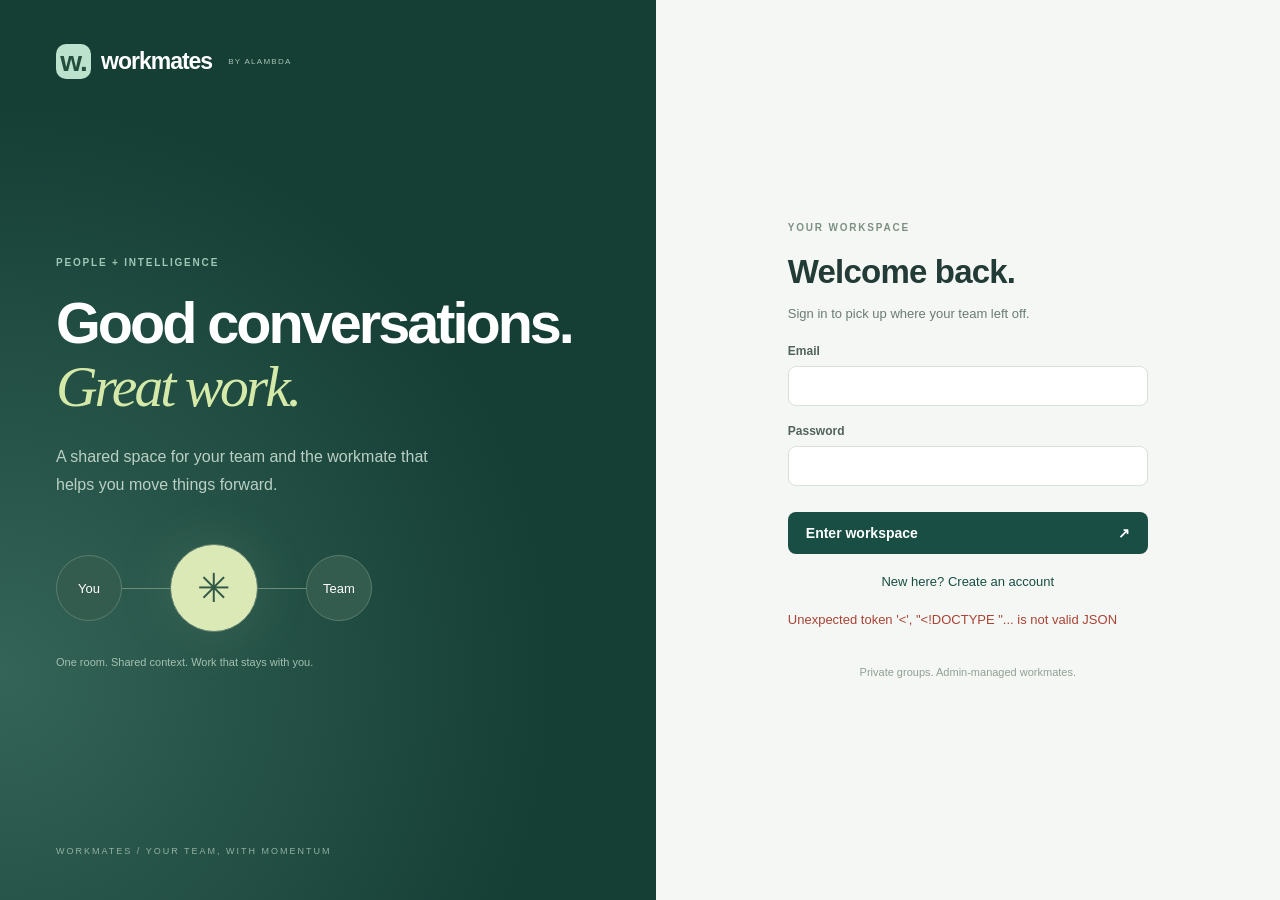
==== static/index.html @ 5c06eec5 "Add project dashboard, shared walkthrough and voice diagnostics [skip render]" ====
<!doctype html>
<html lang="en"><head><meta charset="utf-8"><meta name="viewport" content="width=device-width,initial-scale=1,viewport-fit=cover,interactive-widget=resizes-content"><meta name="theme-color" content="#143c36"><title>Workmates · A place to work together</title><link rel="stylesheet" href="/static/styles.css"><script src="/static/assets.js" defer></script><script src="/static/generation.js" defer></script><script src="/static/mobile.js" defer></script><script src="/static/social.js" defer></script><script src="/static/call_audio.js" defer></script><script src="/static/solo.js" defer></script><script src="/static/meeting.js" defer></script><script src="/static/dashboard.js" defer></script><script src="/static/app.js" defer></script></head>
<body>
<div id="toast" role="status" aria-live="polite" hidden></div>
<section id="login" class="login-shell">
 <div class="intro"><div class="brand"><span class="brandmark">w.</span> workmates<span class="tiny">BY ALAMBDA</span></div><div class="intro-copy"><span class="eyebrow">PEOPLE + INTELLIGENCE</span><h1>Good conversations.<br><em>Great work.</em></h1><p>A shared space for your team and the workmate that helps you move things forward.</p><div class="orbit"><span class="orb human">You</span><span class="connector"></span><span class="orb ai">✳</span><span class="connector"></span><span class="orb human">Team</span></div><div class="intro-bottom">One room. Shared context. Work that stays with you.</div></div><small>WORKMATES / YOUR TEAM, WITH MOMENTUM</small></div>
 <div class="login-side"><form id="login-form" class="auth-card"><span class="eyebrow">YOUR WORKSPACE</span><h2 id="auth-title">Welcome back.</h2><p id="auth-description">Sign in to pick up where your team left off.</p><label id="name-label" hidden>Your name<input name="name" autocomplete="name" maxlength="80"></label><label>Email<input name="email" type="email" autocomplete="username" required maxlength="254"></label><label>Password<input name="password" type="password" autocomplete="current-password" required maxlength="256"></label><p id="join-note" class="hint" hidden>New here? Choose a password with at least 14 characters. Already a member? Use your existing password.</p><button class="primary" id="sign-in">Enter workspace <span>↗</span></button><button type="button" id="signup-toggle" class="text-button signup-toggle">New here? Create an account</button><p id="auth-error" class="error" role="alert"></p><div class="auth-footer">Private groups. Admin-managed workmates.</div></form></div>
</section>
<section id="dashboard" class="dashboard" aria-label="Workmates home" hidden>
<div class="dash-shell"><header class="dash-header"><div class="brand"><span class="brandmark">w.</span> Workmates</div><div class="dash-header-actions"><div class="dash-theme" aria-label="Appearance"><button data-dash-theme="light" aria-label="Light mode">☀</button><button data-dash-theme="dark" aria-label="Dark mode">☾</button></div><button id="dashboard-notifications" class="dash-round" aria-label="Open notifications">♧</button><button id="dashboard-avatar" class="dash-avatar" aria-label="Your profile"></button></div></header>
<form id="dashboard-form" class="dash-project"><span class="eyebrow">YOUR NEXT GREAT IDEA</span><h1>What are we building?</h1><div class="dash-idea-input"><textarea id="dashboard-idea" aria-label="Project idea" placeholder="Describe an idea. Bring the right people together." rows="3" maxlength="8000" required></textarea><button id="dashboard-dictate" type="button" aria-label="Dictate project idea" aria-pressed="false">🎙</button></div><div class="dash-team"><strong>Your team, together.</strong><label><input id="dashboard-invite" type="checkbox" checked> Choose people to invite next</label><p>Invite people by email or share a link after creating your group.</p></div><label class="dash-agent"><span class="dash-spark">✳</span><strong>REIGN <small>· AI workmate</small></strong><input id="dashboard-reign" type="checkbox" role="switch" checked aria-label="Enable REIGN in new project"></label><button id="dashboard-create" class="dash-create" type="submit">Create project group <span>→</span></button><p id="dashboard-error" class="error" role="alert"></p></form>
<section class="dash-section"><div class="dash-section-title"><h2>Pick up where you left off</h2><button id="dashboard-all" class="text-button">See all →</button></div><div id="dashboard-recent" class="dash-recent"></div></section>
<section class="dash-section"><div class="dash-section-title"><h2>Conversations</h2><div class="dash-filters"><button data-dash-filter="all" aria-pressed="true">All</button><button data-dash-filter="groups">Groups</button><button data-dash-filter="direct">Private</button></div></div><div id="dashboard-conversations"></div></section><footer class="dash-footer"><span>People + intelligence. Work that stays together.</span><button id="dashboard-signout" class="text-button">Sign out</button></footer></div></section>
<div id="workspace" class="workspace" hidden>
 <button id="navigation-backdrop" class="navigation-backdrop" aria-label="Close navigation" hidden></button><aside class="sidebar" id="workspace-navigation" aria-label="Workspace navigation"><button id="close-navigation" class="icon-button mobile-only" aria-label="Close navigation">×</button><div class="brand"><span class="brandmark">w.</span> workmates</div><div class="workspace-label"><span class="workspace-icon">A</span><div>Alambda workspace<small id="role-label">Team workspace</small><small id="workspace-model"></small></div></div><button id="dashboard-home" class="secondary">⌂ Home</button><div class="nav-caption">YOUR GROUPS <button id="new-group" class="icon-button" aria-label="Create group">+</button></div><nav id="room-list" aria-label="Groups"></nav><div class="sidebar-note"><span>✳</span><strong>Your next teammate<br>is already in the room.</strong><p>Give your workmate a purpose.<br>Then get to work, together.</p></div><div class="profile"><span class="avatar" id="my-avatar">J</span><div><strong id="my-name"></strong><button id="password-button" class="text-button">Change password</button></div><button id="logout" class="icon-button" title="Sign out" aria-label="Sign out">↪</button></div></aside>
 <main class="main"><button id="notification-button" class="notification-bell" aria-label="Notifications">🔔<span id="notification-count"></span></button><div class="mobile-toolbar"><button id="navigation-toggle" class="icon-button" aria-label="Open navigation" aria-controls="workspace-navigation" aria-expanded="false">☰</button><strong id="mobile-room-title">Workmates</strong><button id="shared-work-button" class="secondary">Agent Drive</button></div><div id="empty-workspace" class="empty-workspace"><span class="large-spark">✳</span><span class="eyebrow">A LITTLE SPACE. A LOT OF POSSIBILITY.</span><h1>Bring your team together.</h1><p id="empty-description">Create your first group, invite your people, and give your workmate a job.</p><button id="first-group" class="primary">Create a group ↗</button></div>
 <section id="room-view" hidden><header class="room-header"><div><span class="eyebrow">SHARED WORKSPACE</span><h1 id="room-name"></h1><p id="room-description"></p></div><div class="header-actions"><button id="group-call-button" class="secondary">☎ Group walkthrough</button><button id="solo-button" class="secondary">☎ Call REIGN</button><button id="agent-drive-button" class="secondary">Agent Drive ↗</button><button id="background-button" class="secondary">◐ Background</button><span class="member-count" id="member-count"></span><button id="invite-button" class="secondary">Invite people +</button><button id="link-drive-button" class="secondary admin-only">Link Drive ↗</button><button id="configure-button" class="secondary room-manager">✳ Configure</button></div></header><div class="room-body"><section class="conversation"><div class="conversation-label"><strong>Conversation</strong><span id="agent-state" class="status-badge"></span></div><div id="messages" class="messages" aria-live="polite" aria-relevant="additions"></div><button type="button" id="jump-latest" class="jump-latest" hidden>↓ Latest messages</button><div id="run-state" class="run-state" role="status"></div><form id="message-form" class="composer"><div id="voice-note-draft" hidden><audio controls preload="metadata"></audio><div><button type="button" id="send-voice-note" class="primary">Send voice note ↑</button><button type="button" id="discard-voice-note" class="secondary">Discard</button></div></div><p id="voice-note-status" class="hint" role="status"></p><div id="selected-assets" hidden></div><textarea id="message-input" placeholder="Message your group…" aria-label="Message" rows="3" maxlength="8000" required></textarea><div class="composer-bottom"><span id="composer-hint"></span><div class="composer-actions"><button type="button" class="voice-button" id="asset-picker-button">▧ Images</button><button type="button" class="voice-button" id="record-note-button" aria-pressed="false">◉ Voice note</button><button type="button" class="voice-button" id="voice-button" aria-label="Start voice dictation" aria-pressed="false">🎙 Dictate</button><button type="submit" class="send-button" id="send-button">Send ↑</button></div></div><p id="voice-status" class="hint" role="status" aria-live="polite"></p></form><div class="under-composer">A shared conversation, with work you can come back to.</div></section><aside class="work-panel"><div class="workmate-card"><div class="card-top"><span class="agent-avatar">✳</span><span class="eyebrow">YOUR WORKMATE</span></div><h2 id="agent-name"></h2><p id="agent-description"></p><div id="tool-chips" class="chips"></div><button id="toggle-agent" class="toggle-row room-manager"><span id="toggle-label">Workmate off</span><span id="switch" class="switch"></span></button><p id="api-status" class="hint"></p><div class="room-manager admin-controls"><h3 class="section-title">ADMIN CONTROLS</h3><label class="control-line"><span>Autopilot<small>Follow the discussion and help reach a resolution.</small></span><input id="autopilot-toggle" type="checkbox" role="switch"></label><button type="button" id="goal-button" class="text-button">Set group goal ↗</button><p id="goal-summary" class="hint"></p><h3 class="section-title">TOOLS</h3><button type="button" id="enable-tools" class="text-button">Enable all available tools</button><div id="tool-toggles"></div><p class="hint">Code execution and image generation may incur additional OpenAI charges. Drive tools use only folders connected to this group.</p><p class="hint">Autopilot combines message bursts and runs up to 30 times per hour. Call by name anytime. Pause anytime. AI and research use your OpenAI account.</p></div></div><div class="tabs" role="tablist"><button class="active" data-tab="work">Work</button><button data-tab="drive">Drive</button><button data-tab="people">People</button><button data-tab="activity">Activity</button></div><div id="work-content"></div></aside></div></section></main>
</div>
<dialog id="modal"><form id="modal-form"><header><div><span class="eyebrow" id="modal-kicker">WORKSPACE ADMIN</span><h2 id="modal-title"></h2></div><button type="button" class="icon-button" id="close-modal" aria-label="Close">×</button></header><div id="modal-body"></div><p id="modal-error" class="error" role="alert"></p><footer><button type="button" class="secondary" id="cancel-modal">Cancel</button><button type="submit" class="primary" id="save-modal">Save changes</button></footer></form></dialog>
<aside id="canvas" class="canvas" aria-label="Document Canvas" hidden>
<header class="canvas-header"><div><span class="eyebrow">DOCUMENT CANVAS</span><input id="canvas-title" aria-label="Document title" maxlength="200"><small id="canvas-state" role="status"></small></div><button id="canvas-close" class="icon-button" aria-label="Close Canvas">×</button></header>
<div class="canvas-actions"><button id="canvas-save" class="primary">Save</button><button id="canvas-reload" class="secondary">Reload saved</button><button id="canvas-branch" class="secondary">Branch</button><select id="canvas-format" aria-label="Download format"><option value="docx">Word (.docx)</option><option value="pdf">PDF</option><option value="md">Markdown</option><option value="txt">Text</option><option value="html">HTML</option></select><button id="canvas-download" class="secondary">Download ↓</button><button id="canvas-drive" class="secondary">Save to Drive</button></div>
<div class="format-toolbar" aria-label="Formatting"><button data-format="bold">Bold</button><button data-format="heading">Heading</button><button data-format="list">List</button><button data-format="table">Table</button><button data-format="code">Code</button><span>Markdown editor · live preview</span></div>
<div class="canvas-pages"><label class="canvas-source">Edit<textarea id="canvas-body" maxlength="40000" spellcheck="true" aria-label="Document content"></textarea></label><section class="canvas-preview"><span class="eyebrow">FORMATTED PREVIEW</span><h1 id="canvas-preview-title"></h1><div id="canvas-preview-body" class="formatted"></div></section></div>
<div class="canvas-assistant"><input id="canvas-instruction" aria-label="Ask REIGN to edit" placeholder="Ask REIGN to revise this document…" maxlength="3000"><button id="canvas-ask" class="primary">Ask REIGN ↗</button></div><details class="canvas-history"><summary>Version history</summary><div id="canvas-history"></div></details>
<p id="canvas-error" class="error" role="alert"></p></aside>
<input type="file" id="document-upload" accept=".docx,.pdf,.md,.txt,.csv,.json" hidden>
<dialog id="generation-preview" class="generation-preview" aria-labelledby="generation-preview-title">
<header class="generation-preview-header"><div><span class="eyebrow" id="generation-preview-kind">LIVE PREVIEW</span><h2 id="generation-preview-title">Creating your document</h2><p id="generation-preview-status" role="status"></p></div><div class="generation-preview-actions"><select id="generation-preview-format" aria-label="Download format" hidden><option value="docx">Word</option><option value="pdf">PDF</option><option value="md">Markdown</option><option value="txt">Text</option><option value="html">HTML</option></select><button type="button" id="generation-preview-use" class="secondary" hidden>Use in chat</button><button type="button" id="generation-preview-drive" class="secondary" hidden>Upload to Drive</button><button type="button" id="generation-preview-edit" class="secondary" hidden>Edit in Canvas</button><a id="generation-preview-download" class="primary" download hidden>Download ↓</a><button type="button" id="generation-preview-close" class="icon-button" aria-label="Close full screen preview">×</button></div></header>
<div id="generation-preview-content" class="generation-preview-content"></div></dialog>
<section id="solo-view" class="solo-view" aria-label="Private workmate conversation" hidden>
<header class="solo-header"><button id="solo-close" class="solo-circle" aria-label="Return to group chat">←</button><div><div id="reign-eye" class="reign-eye" aria-hidden="true"><i></i></div><strong id="solo-name">REIGN</strong><div class="call-stage"><span class="ringing-phone" aria-hidden="true">☎</span><span id="call-stage-label" role="status">Ready</span></div></div><button id="live-start" class="solo-circle solo-call">☎ Start live voice</button></header>
<div id="solo-messages" class="solo-messages" aria-live="polite"></div><div class="solo-live-caption"><p id="solo-caption"></p><p id="solo-status" role="status"></p><p id="call-audio-state" class="call-audio-state" role="status"></p></div>
<div class="solo-call-controls"><button id="live-mute" class="secondary" aria-pressed="false" hidden>Mute microphone</button><button id="live-speaker" class="secondary" hidden>Enable speaker</button></div>
<div id="solo-emoji-picker" class="solo-emoji-picker" hidden><button type="button" data-emoji="😊">😊</button><button type="button" data-emoji="❤️">❤️</button><button type="button" data-emoji="🔥">🔥</button><button type="button" data-emoji="👏">👏</button><button type="button" data-emoji="👍">👍</button><button type="button" data-emoji="🎉">🎉</button><button type="button" data-emoji="🤔">🤔</button><button type="button" data-emoji="💡">💡</button><button type="button" data-emoji="🚀">🚀</button><button type="button" data-emoji="✨">✨</button><button type="button" data-emoji="🙏">🙏</button><button type="button" data-emoji="😂">😂</button></div><form id="solo-form" class="solo-composer"><button id="solo-emoji-button" type="button" class="solo-circle" aria-label="Add emoji">☺</button><input id="solo-input" placeholder="Message REIGN…" aria-label="Private message" maxlength="8000" autocomplete="off" required><button id="solo-send" type="submit" class="solo-circle" aria-label="Send private message">↑</button></form><small class="solo-privacy">Private to you · AI voice · transcripts saved · microphone only during a call</small><audio id="solo-audio" autoplay></audio></section>
<section id="meeting-view" class="meeting-view" aria-label="Shared group call and walkthrough" hidden>
<header class="meeting-header"><button id="meeting-close" class="solo-circle" aria-label="Leave group call">←</button><div><strong>Shared walkthrough</strong><small>Live call preview · up to 6 people</small></div><button id="meeting-mute" class="secondary" aria-pressed="false">Mute</button><button id="meeting-enable-audio" class="secondary" hidden>Enable audio</button></header>
<div id="meeting-participants" class="meeting-participants"></div><div class="meeting-layout"><section class="meeting-shared-work"><div class="meeting-stage-controls"><select id="meeting-select" aria-label="Shared document or presentation"></select><button id="meeting-prev" class="secondary" aria-label="Previous page">←</button><span id="meeting-page-label"></span><button id="meeting-next" class="secondary" aria-label="Next page">→</button><button id="meeting-pause" class="secondary">Pause walkthrough</button></div><div id="meeting-stage" class="meeting-stage"></div></section><aside class="meeting-agent"><div id="meeting-orb" class="reign-eye" aria-hidden="true"></div><h2>REIGN</h2><button id="meeting-start-reign" class="primary">Start REIGN</button><p id="meeting-status" role="status"></p><p id="meeting-audio-status" role="status"></p><div id="meeting-transcript" class="meeting-transcript"></div><p id="meeting-live-caption" class="meeting-live-caption"></p><p class="hint">Anyone can speak or interrupt. The host controls REIGN and the shared view. Imported Office/PDF files use text previews; generated slides and saved images retain their available visual assets.</p></aside></div>
<div id="meeting-invite-request" class="meeting-invite-request" hidden><p id="meeting-invite-request-text"></p><button id="meeting-confirm-invite" class="secondary">Choose recipient & confirm invitation</button><button id="meeting-dismiss-invite" class="text-button">Dismiss</button></div>
<div class="meeting-record-controls"><label><input id="meeting-consent" type="checkbox"> I allow useful audio clips during this call</label><button id="meeting-record" class="secondary">Record useful clip</button><span id="meeting-recording-status" role="status"></span><div id="meeting-clip-draft" hidden><span>Unsaved call clip</span><button id="meeting-save-clip" class="secondary">Save to group</button><button id="meeting-discard-clip" class="secondary">Discard</button></div></div>
<form id="meeting-question-form" class="meeting-question-form"><input id="meeting-question" aria-label="Ask the group or REIGN" placeholder="Ask a question while you talk…" maxlength="3000" required><button class="primary" type="submit">Ask ↑</button></form><audio id="meeting-reign-audio" autoplay></audio><div id="meeting-audio-sinks" hidden></div></section>
</body></html>
---- static/styles.css ----
:root{font-family:Inter,ui-sans-serif,-apple-system,BlinkMacSystemFont,"Segoe UI",sans-serif;color:#233b36;background:#f5f7f4;font-size:14px;--green:#184e43;--mint:#dceee5;--muted:#75847e;--line:#e3e9e3}*{box-sizing:border-box}body{margin:0}button,input,textarea,select{font:inherit}button{cursor:pointer}button:disabled{opacity:.5;cursor:wait}button,input,textarea,select{outline-offset:4px}button{border:0}button:focus-visible{outline:2px solid #257968}input,textarea,select{width:100%;padding:12px 14px;border:1px solid #d8e1d9;border-radius:8px;color:#243c35;background:#fff}textarea{resize:vertical}label{display:block;font-size:12px;font-weight:650;color:#51635a;margin:18px 0}label input,label textarea,label select{margin-top:8px}label.check{display:flex;align-items:center;gap:10px}label.check input{width:auto;margin:0;accent-color:var(--green)}h1,h2,h3,p{margin-top:0}h2{font-size:25px;letter-spacing:-.8px}p{line-height:1.7;color:#6a7c72}.primary{background:var(--green);color:white;border-radius:8px;padding:13px 18px;font-weight:600;display:inline-flex;justify-content:space-between;gap:24px;align-items:center}.primary:hover{background:#226653}.secondary{border:1px solid #dce4dd;background:#fff;border-radius:7px;padding:10px 14px;color:#3b574b;font-weight:550}.secondary:hover{background:#f0f5ef}.icon-button{background:transparent;color:inherit;padding:6px 10px;font-size:23px;border-radius:6px}.text-button{color:var(--green);background:transparent;padding:0;text-align:left;font-size:11px}.eyebrow{display:block;font-size:10px;letter-spacing:1.8px;font-weight:650;color:#7c9084}.hint{font-size:11px;margin:12px 0 0;line-height:1.6}.error{color:#a94435;font-size:12px;margin:12px 0 0;white-space:pre-wrap}.brand{display:flex;align-items:center;gap:10px;font-size:23px;font-weight:700;letter-spacing:-1px}.brandmark{display:inline-flex;align-items:center;justify-content:center;width:35px;height:35px;border-radius:10px;background:#bce1cc;color:#234e3e;font-size:28px}.tiny{font-size:8px;letter-spacing:1.3px;margin-left:6px;font-weight:500;color:#a8c2b4}.login-shell{min-height:100vh;display:grid;grid-template-columns:1.05fr 1fr}.intro{background:radial-gradient(ellipse at 0% 75%,#346457 0,transparent 60%),#153e35;color:#fff;padding:44px 56px;display:flex;flex-direction:column;justify-content:space-between;min-height:100vh}.intro-copy{padding:70px 0}.intro .eyebrow{color:#a0c6b5}.intro h1{font-size:clamp(36px,4.5vw,68px);letter-spacing:-3px;line-height:1.1;margin:24px 0}.intro h1 em{font-family:Georgia,serif;font-weight:400;color:#d5e9a8}.intro p{color:#bad0c4;font-size:16px;max-width:390px;line-height:1.8}.intro small{font-size:9px;letter-spacing:2px;color:#94b1a2}.orbit{display:flex;align-items:center;margin:44px 0 24px}.orb{display:flex;align-items:center;justify-content:center;border-radius:50%;width:66px;height:66px;background:#335c4e;border:1px solid #5b7d6c;font-size:13px}.orb.ai{background:#dbe9b7;color:#305844;font-size:40px;width:88px;height:88px;box-shadow:0 0 60px #b4d99c22}.connector{height:1px;width:48px;background:#6a8c7a}.intro-bottom{font-size:11px;color:#a4c0b0}.login-side{display:grid;place-items:center;padding:40px}.auth-card{width:100%;max-width:360px}.auth-card h2{font-size:33px;margin:20px 0 12px}.auth-card p{font-size:13px}.auth-card .primary{width:100%;margin-top:8px}.auth-footer{margin-top:35px;font-size:11px;color:#90a093;text-align:center}.workspace{display:grid;grid-template-columns:250px 1fr;min-height:100vh}.sidebar{padding:28px 18px 18px;background:#eff3ed;border-right:1px solid var(--line);display:flex;flex-direction:column;height:100vh;position:sticky;top:0}.sidebar .brand{padding:0 10px}.workspace-label{display:flex;gap:12px;align-items:center;margin:42px 9px 30px;font-size:12px;font-weight:650}.workspace-label small{display:block;color:#849289;font-size:10px;font-weight:400;margin-top:5px}.workspace-icon{display:grid;place-items:center;background:#e0e7da;border:1px solid #cbd7c5;border-radius:9px;width:33px;height:33px}.nav-caption{padding-left:12px;display:flex;justify-content:space-between;align-items:center;font-size:9px;color:#849489;letter-spacing:1.3px}.nav-caption button{font-size:20px}nav{overflow:auto}nav button{display:flex;width:100%;text-align:left;border-radius:8px;background:transparent;padding:14px 12px;gap:10px;color:#6f8277;align-items:center;margin:3px 0}nav button .room-icon{font-size:18px;color:#95a599}nav button.active{background:#e0eade;color:#254b38;font-weight:650}nav button .dot{margin-left:auto}.dot{width:6px;height:6px;background:#57a578;border-radius:50%;display:inline-block}.sidebar-note{margin: auto 12px 20px;padding-top:40px}.sidebar-note>span{display:block;color:#7a997b;font-size:30px;margin-bottom:13px}.sidebar-note strong{font-size:15px;line-height:1.6;letter-spacing:-.3px;font-weight:550}.sidebar-note p{font-size:11px;color:#8e9c91;margin-top:10px}.profile{display:flex;align-items:center;gap:10px;border-top:1px solid #dae2d7;padding:18px 4px 0;font-size:11px}.profile strong{display:block;margin-bottom:5px}.profile .icon-button{margin-left:auto;font-size:20px}.avatar{width:32px;height:32px;border-radius:50%;display:grid;place-items:center;background:#e6dacb;color:#79624c;font-size:11px;font-weight:650;flex-shrink:0}.main{min-width:0}.empty-workspace{display:flex;align-items:center;justify-content:center;flex-direction:column;min-height:95vh;padding:40px;text-align:center}.large-spark{color:#76967d;font-size:70px;margin-bottom:30px}.empty-workspace h1{font-size:36px;letter-spacing:-1.5px;margin:20px 0}.empty-workspace p{max-width:450px}.room-header{padding:30px 34px 24px;display:flex;align-items:center;justify-content:space-between;border-bottom:1px solid var(--line);gap:15px;background:#fafbf8}.room-header h1{font-size:26px;letter-spacing:-1px;margin:8px 0}.room-header p{font-size:12px;margin-bottom:0;max-width:500px}.header-actions{display:flex;align-items:center;gap:8px;flex-wrap:wrap}.header-actions button{font-size:11px}.member-count{font-size:11px;margin-right:10px;color:#829084}.room-body{display:grid;grid-template-columns:minmax(280px,1fr) 305px;height:calc(100vh - 145px);min-height:500px}.conversation{padding:24px 30px 14px;display:flex;flex-direction:column;min-height:0;background:#fff}.conversation-label{display:flex;align-items:center;justify-content:space-between;margin-bottom:20px}.conversation-label strong{font-size:12px;font-weight:600}.status-badge{font-size:9px;border:1px solid #dfe9df;border-radius:20px;padding:5px 9px;color:#69816c;background:#f4f8f2}.status-badge.on{color:#387b58;background:#edf6ec}.messages{overflow:auto;flex:1;min-height:180px;padding-right:6px;scroll-behavior:smooth}.message{display:flex;gap:12px;margin:22px 0}.message .content{min-width:0;flex:1}.message-header{display:flex;align-items:center;gap:8px;font-size:11px;margin-bottom:8px}.message-header time{font-size:9px;color:#a2ada5}.message-header strong{font-weight:650}.message .body{font-size:13px;white-space:pre-wrap;overflow-wrap:anywhere;line-height:1.75;color:#4a5c51}.message.agent .body{background:#f0f6ee;border:1px solid #e3ecdf;border-radius:0 10px 10px 10px;padding:16px}.agent-avatar{width:34px;height:34px;background:#dfead4;color:#51704e;border-radius:10px;display:inline-grid;place-items:center;font-size:26px;flex-shrink:0}.ai-label{font-size:8px;border-radius:4px;padding:2px 4px;background:#e3eddc;color:#66835c}.chat-welcome{padding:50px 20px;text-align:center;max-width:430px;margin:auto}.chat-welcome h2{font-size:22px;margin:18px 0 8px}.chat-welcome p{font-size:12px}.composer{border:1px solid #dce4dc;border-radius:12px;padding:12px 14px;box-shadow:0 3px 10px #1b3a2910;margin-top:12px}.composer textarea{border:0;padding:0;font-size:13px;resize:none;min-height:58px;outline:none;line-height:1.6}.composer-bottom{display:flex;justify-content:space-between;align-items:center;gap:10px}.composer-bottom span{font-size:10px;color:#8a988b}.send-button{background:var(--green);color:#fff;border-radius:6px;padding:8px 12px;font-size:11px}.under-composer{text-align:center;font-size:9px;color:#a1aba2;margin-top:12px}.run-state{font-size:11px;color:#72876f;min-height:18px;white-space:pre-wrap}.work-panel{padding:24px 20px;background:#f8faf5;border-left:1px solid var(--line);overflow:auto}.workmate-card{padding:20px;background:#fff;border:1px solid #e0e7dc;border-radius:12px}.card-top{display:flex;gap:10px;align-items:center}.card-top .eyebrow{font-size:8px;letter-spacing:1.3px}.workmate-card h2{font-size:22px;margin:15px 0 6px}.workmate-card p{font-size:11px;line-height:1.7}.chips{display:flex;gap:5px;flex-wrap:wrap;margin:14px 0}.chips span{padding:5px 8px;background:#f2f5ee;border:1px solid #e6ecdf;border-radius:5px;color:#748566;font-size:9px}.toggle-row{width:100%;display:flex;justify-content:space-between;align-items:center;background:transparent;border-top:1px solid #edf0e8;padding:15px 0 0;margin-top:16px;font-size:10px;color:#7a8977}.switch{width:30px;height:17px;border-radius:20px;background:#d9e1d4;padding:3px}.switch::after{content:'';display:block;width:11px;height:11px;background:white;border-radius:50%;box-shadow:0 1px 3px #0002;transition:transform .2s}.switch.on{background:#548362}.switch.on::after{transform:translateX(13px)}.tabs{display:flex;border-bottom:1px solid #e0e7da;margin:26px 0 18px;gap:18px}.tabs button{font-size:11px;color:#8b9888;background:none;padding:0 0 12px;border-bottom:2px solid transparent}.tabs button.active{color:#3d5c37;border-bottom-color:#5b8052}.section-title{font-size:9px;letter-spacing:1.3px;color:#8b9982;margin:22px 0 12px}.empty-note{font-size:11px;line-height:1.8;color:#9ba695}.task{display:flex;align-items:flex-start;gap:8px;padding:12px 0;border-bottom:1px solid #e8ede3}.task input{width:14px;height:14px;accent-color:var(--green);margin:3px 0}.task strong{font-size:11px;font-weight:550;overflow-wrap:anywhere}.task small{display:block;font-size:9px;color:#8d9c85;margin-top:5px}.task.done strong{text-decoration:line-through;color:#96a18e}.document{display:block;width:100%;text-align:left;background:white;border:1px solid #e1e9da;border-radius:7px;margin:8px 0;padding:12px;color:#58704c;font-size:11px;overflow-wrap:anywhere}.person{display:flex;gap:8px;align-items:center;padding:12px 0}.person strong{font-size:11px}.person small{display:block;font-size:9px;color:#8b9982;margin-top:4px;word-break:break-all}.person .text-button{margin-left:auto;color:#9c6c5e}.activity{border-left:1px solid #dce5d4;padding:0 0 18px 12px;margin-left:4px}.activity strong{font-size:10px;display:block}.activity p{font-size:11px;margin:6px 0;overflow-wrap:anywhere}.activity time{font-size:9px;color:#9ba693}dialog{border:1px solid #dce5d8;border-radius:16px;padding:26px;max-width:560px;width:calc(100% - 30px);max-height:90vh;color:#324c3e;box-shadow:0 30px 90px #16302333}dialog::backdrop{background:#142b2366;backdrop-filter:blur(4px)}dialog header{display:flex;align-items:flex-start;justify-content:space-between}dialog h2{margin:8px 0 16px}dialog footer{display:flex;justify-content:flex-end;gap:10px;border-top:1px solid #e6ece1;padding-top:18px;margin-top:20px}dialog textarea{font-size:12px;line-height:1.7}dialog .doc-body{white-space:pre-wrap;font-size:13px;line-height:1.8;overflow-wrap:anywhere}#toast{position:fixed;bottom:25px;left:50%;transform:translateX(-50%);background:#183f33;color:white;padding:12px 20px;border-radius:8px;z-index:10;box-shadow:0 5px 30px #0002;max-width:90vw;font-size:12px}[hidden]{display:none!important}@media(min-width:1500px){.room-body{grid-template-columns:1fr 360px}.conversation{padding:28px 55px}.work-panel{padding:28px}}@media(max-width:1100px){.workspace{grid-template-columns:210px 1fr}.sidebar{padding:24px 12px}.room-header{padding:24px}.room-body{grid-template-columns:minmax(250px,1fr) 260px}.conversation{padding:20px}.work-panel{padding:18px 12px}.member-count{display:none}}@media(max-width:850px){.workspace{grid-template-columns:175px 1fr}.sidebar .brand{font-size:18px;padding:0}.sidebar .brandmark{width:28px;height:28px;font-size:22px}.sidebar-note{display:none}.profile{margin-top:auto;flex-wrap:wrap}.room-body{display:flex;height:auto;flex-direction:column}.conversation{height:70vh;min-height:470px}.work-panel{border-left:0;border-top:1px solid var(--line);display:block}.room-header{align-items:flex-start;flex-direction:column}.login-shell{grid-template-columns:1fr 1fr}.intro{padding:30px}.intro h1{font-size:40px;letter-spacing:-2px}.tiny{display:none}.connector{width:15px}.orb{width:50px;height:50px}.orb.ai{width:65px;height:65px}.login-side{padding:25px}}@media(max-width:600px){.login-shell{display:block}.intro{min-height:0;padding:24px}.intro-copy{padding:30px 0 10px}.intro h1{font-size:38px}.intro p,.orbit,.intro-bottom,.intro>small{display:none}.login-side{padding:38px 24px}.workspace{display:block}.sidebar{height:auto;position:relative;padding:15px;border-right:0;border-bottom:1px solid var(--line)}.workspace-label,.nav-caption{display:none}.sidebar .brand{font-size:21px}.sidebar nav{display:flex;gap:5px;overflow:auto;margin-top:15px}.sidebar nav button{width:auto;white-space:nowrap;font-size:11px;padding:9px 12px}.sidebar .profile{position:absolute;right:12px;top:10px;border:0;padding:0}.profile .avatar,.profile strong{display:none}.profile .text-button{font-size:9px}.room-header{padding:22px}.room-header h1{font-size:24px}.conversation{padding:20px 16px;height:70vh}.header-actions{width:100%;justify-content:space-between}.work-panel{padding:22px}.empty-workspace{min-height:70vh}.empty-workspace h1{font-size:28px}.sidebar .admin-create-mobile{display:block}}

.composer-actions{display:flex;gap:8px;flex-shrink:0}.voice-button{background:#edf4ec;border:1px solid #dce6d8;border-radius:6px;padding:8px 10px;color:#365a44;font-size:11px}.voice-button[aria-pressed=true]{background:#fae6e1;color:#9e3d30;border-color:#e8b8ad}.control-line{display:flex;align-items:center;justify-content:space-between;gap:12px;margin:14px 0;font-size:11px}.control-line span{flex:1}.control-line small{display:block;font-size:10px;font-weight:400;line-height:1.5;color:#82927e;margin-top:5px}.control-line input{width:32px;height:18px;margin:0;accent-color:var(--green);flex-shrink:0}.admin-controls{border-top:1px solid #e6ece1;margin-top:16px;padding-top:3px}.source-links{margin-top:12px;font-size:11px;white-space:normal}.source-links a{color:#226653;text-decoration:underline;display:inline-block;margin:3px 8px 3px 0;overflow-wrap:anywhere}.composer-bottom>span{max-width:55%}#voice-status:empty{display:none}@media(max-width:600px){.composer-bottom{align-items:flex-end}.composer-bottom>span{max-width:45%;line-height:1.5}.voice-button,.send-button{min-height:40px}.admin-controls .control-line input{width:36px;height:22px}}

.work-actions,.canvas-actions,.format-toolbar,.drive-browser-actions{display:flex;gap:8px;flex-wrap:wrap;align-items:center}.work-actions .secondary{padding:8px;font-size:10px}.file-download{display:block;background:#e9f2e6;color:#28553b;border:1px solid #cddfc6;border-radius:8px;padding:12px;margin:8px 0;text-decoration:none;overflow-wrap:anywhere}.file-download small{color:#68815c}.formatted{white-space:normal!important}.formatted p{margin:0 0 10px;color:inherit;line-height:1.7}.formatted h1{font-size:23px}.formatted h2{font-size:19px;letter-spacing:0}.formatted h3{font-size:16px}.formatted h1,.formatted h2,.formatted h3{margin:18px 0 10px}.formatted pre{background:#edf1ee;overflow:auto;padding:14px;border-radius:8px;white-space:pre-wrap;overflow-wrap:anywhere}.formatted code{font-family:ui-monospace,monospace;font-size:.9em}.formatted a{color:#226653;overflow-wrap:anywhere}.formatted table{width:100%;border-collapse:collapse;margin:12px 0}.formatted th,.formatted td{border:1px solid #d6dfd6;padding:9px;text-align:left;min-width:80px}.formatted th{background:#edf2ec}.table-scroll{overflow:auto}.canvas{position:fixed;z-index:5;right:0;top:0;bottom:0;width:min(900px,68vw);background:#f6f8f5;border-left:1px solid #c9d8c8;box-shadow:-15px 0 60px #142b2326;display:flex;flex-direction:column;padding:22px;gap:14px;overflow:auto}.canvas-header{display:flex;justify-content:space-between;gap:12px}.canvas-header>div{flex:1}.canvas-header input{font-size:22px;font-weight:650;margin:10px 0;background:transparent}.canvas-header small{font-size:11px;color:#6b8165;display:block}.canvas-actions button{padding:9px 12px;font-size:11px}.canvas-actions select{width:auto;padding:8px;font-size:11px}.format-toolbar{border-bottom:1px solid var(--line);padding-bottom:12px}.format-toolbar button{padding:7px 10px;color:#345b3b;background:#e8efe5;border-radius:5px}.format-toolbar span{font-size:10px;color:#82927a}.canvas-pages{display:grid;grid-template-columns:1fr 1fr;gap:16px;flex:1;min-height:300px}.canvas-source{margin:0;display:flex;flex-direction:column;font-size:10px;gap:10px;min-height:300px}.canvas-source textarea{flex:1;resize:none;font-family:ui-monospace,monospace;font-size:12px;line-height:1.8;margin:0}.canvas-preview{padding:24px;background:white;box-shadow:0 2px 12px #233b360d;overflow:auto;overflow-wrap:anywhere}.canvas-preview h1{font-size:25px;margin:18px 0}.canvas-assistant{display:flex;gap:8px}.canvas-assistant input{flex:1;min-width:0;font-size:12px}.canvas-assistant button{font-size:11px;white-space:nowrap;padding:12px}.canvas-history{font-size:11px;color:#5e7755}.canvas-history button{display:block;padding:8px 0}.canvas-open .conversation{max-width:calc(32vw - 250px)}.canvas-open .work-panel{visibility:hidden}.drive-mount{padding:16px 0;border-bottom:1px solid var(--line);font-size:12px}.drive-mount small{display:block;color:#8a9b82;font-size:9px;overflow-wrap:anywhere;margin:8px 0}.drive-mount button{margin-right:8px;margin-top:6px}.drive-entry{display:flex;justify-content:space-between;gap:12px;padding:12px 0;border-bottom:1px solid var(--line);font-size:12px;align-items:center}.drive-entry strong{overflow-wrap:anywhere}.drive-entry button{font-size:10px;flex-shrink:0}dialog{z-index:10}#canvas-error:empty{display:none}@media(max-width:1250px){.canvas{width:80vw}.canvas-open .conversation{max-width:none}}@media(max-width:850px){.canvas{width:100vw;padding:16px}.canvas-pages{grid-template-columns:1fr;min-height:600px}.canvas-preview{min-height:220px}.canvas-source{min-height:260px}.canvas-actions{gap:6px}.canvas-actions button{padding:9px}.canvas-header input{font-size:20px}.canvas-assistant{position:sticky;bottom:0;background:#f6f8f5;padding:8px 0}.canvas-open .work-panel{visibility:visible}}
/* Keep conversation and document side by side while Canvas is open. */
@media(min-width:851px){.canvas-open .sidebar{display:none}.canvas-open .workspace{grid-template-columns:1fr}.canvas-open .room-body{grid-template-columns:1fr}.canvas-open .conversation,.canvas-open .room-header{width:calc(100vw - min(900px,68vw));max-width:none;padding:22px}.canvas-open .work-panel{display:none}.canvas{width:min(900px,68vw)}.canvas-open .header-actions{flex-wrap:wrap}.canvas-open .room-header{height:auto}.canvas-open .conversation{min-width:0}}

/* Generative work appears where it was requested, with a real job lifecycle. */
.generation-cards{display:flex;flex-wrap:wrap;gap:14px;margin:16px 0 8px;white-space:normal}.generation-card{display:block;width:330px;max-width:100%;overflow:hidden;border:1px solid #d5e3d4;background:#fff;border-radius:16px;padding:0;text-align:left;color:#294c3b;box-shadow:0 5px 24px #1f4e3610;transition:box-shadow .2s,transform .2s}.generation-ready:hover{box-shadow:0 10px 32px #1f4e3625;transform:translateY(-2px)}.generation-card-art{height:230px;position:relative;overflow:hidden;background:radial-gradient(circle at 30% 20%,#f4f9ea,#e6eee7)}.generation-image{width:100%;height:100%;object-fit:contain;display:block}.generation-expand{position:absolute;right:12px;top:12px;background:#ffffffeb;border:1px solid #dce7d7;border-radius:8px;width:30px;height:30px;display:grid;place-items:center;font-size:20px;box-shadow:0 2px 8px #12331a12}.generation-card-caption{display:flex;justify-content:space-between;gap:12px;padding:15px 17px;align-items:center;border-top:1px solid #e2ebdf}.generation-card-caption strong{font-size:12px;line-height:1.5;display:block;overflow-wrap:anywhere}.generation-card-caption small{font-size:8px;letter-spacing:.7px;display:block;color:#789171;margin-top:5px}.generation-card-caption b{font-size:20px;color:#688d59}.document-miniature{pointer-events:none;margin:22px 26px;padding:20px;min-height:300px;background:#fff;box-shadow:0 3px 18px #26452a14;transform:rotate(-2deg);font-size:8px;line-height:1.6;overflow:hidden}.document-miniature>strong{display:block;font-size:14px;line-height:1.4;margin-bottom:12px;color:#294538}.document-miniature h1,.document-miniature h2,.document-miniature h3{font-size:10px;margin:10px 0 5px}.document-miniature table{font-size:7px}.document-miniature th,.document-miniature td{min-width:0;padding:4px}.generation-file-symbol{height:100%;display:flex;flex-direction:column;align-items:center;justify-content:center;font-size:90px;color:#689571}.generation-file-symbol span{font-size:11px;letter-spacing:3px;margin-top:8px}.generation-loading{background:linear-gradient(140deg,#f9fcf5,#edf5eb);cursor:pointer}.manifest-stage{min-height:250px;padding:28px 20px 22px;text-align:center;display:flex;flex-direction:column;align-items:center;justify-content:center;gap:10px;position:relative;overflow:hidden}.manifest-stage>strong{font-size:13px;font-weight:650;z-index:1}.manifest-stage>span:not(.manifest-dots){font-size:10px;line-height:1.6;color:#7a8f75;max-width:260px;z-index:1}.manifest-object{height:130px;width:160px;position:relative;display:grid;place-items:center;isolation:isolate}.manifest-object:before{content:'';position:absolute;inset:4px;border-radius:50%;background:radial-gradient(circle,#b8d6a599,transparent 67%);animation:manifest-halo 3s ease-in-out infinite;z-index:-1}.manifest-sheet{height:104px;width:78px;border-radius:8px;background:#fff;border:1px solid #c8ddbf;box-shadow:0 8px 25px #426c3420;display:block;padding:22px 12px 12px;position:relative;transform:rotate(-7deg);animation:manifest-float 3.4s ease-in-out infinite}.manifest-sheet:before{content:'';position:absolute;top:10px;left:12px;width:25px;height:5px;background:#568b56;border-radius:4px}.manifest-sheet i{display:block;height:4px;margin:7px 0;border-radius:4px;background:linear-gradient(90deg,#bfd6b4,#e3edda,#bfd6b4);background-size:200% 100%;transform-origin:left;animation:manifest-line 2.4s ease-in-out infinite}.manifest-sheet i:nth-child(2){width:85%;animation-delay:.2s}.manifest-sheet i:nth-child(3){width:65%;animation-delay:.4s}.manifest-sheet i:nth-child(4){width:90%;animation-delay:.6s}.manifest-sheet i:nth-child(5){width:60%;animation-delay:.8s}.manifest-sheet b{position:absolute;right:-13px;top:23px;color:#729b4d;font-size:28px;animation:manifest-spark 2.4s ease-in-out infinite}.manifest-picture{display:block;width:120px;height:92px;background:linear-gradient(155deg,#fff,#e4efda);border:5px solid white;border-radius:12px;box-shadow:0 8px 24px #426c3420;position:relative;overflow:hidden;animation:manifest-float 3.4s ease-in-out infinite}.manifest-sun{position:absolute;border-radius:50%;background:#d4dfa2;width:24px;height:24px;left:18px;top:12px;animation:manifest-spark 3s ease-in-out infinite}.manifest-mountain{position:absolute;bottom:-28px;left:27px;width:85px;height:85px;background:#94b58a;transform:rotate(45deg);border-radius:10px;animation:manifest-mountain 3s ease-in-out infinite}.manifest-glow{position:absolute;inset:0;background:linear-gradient(110deg,transparent,#fff9,transparent);transform:translateX(-110%);animation:manifest-sweep 2.8s infinite}.manifest-diagram{position:relative;width:140px;height:105px;animation:manifest-float 3.4s ease-in-out infinite}.manifest-diagram i{position:absolute;border:1px solid #94b889;background:#fff;border-radius:9px;width:48px;height:32px;z-index:1;box-shadow:0 4px 16px #426c3418;animation:manifest-node 2.8s ease-in-out infinite}.manifest-diagram i:first-child{top:0;left:46px}.manifest-diagram i:nth-child(2){bottom:0;left:2px;animation-delay:.3s}.manifest-diagram i:nth-child(3){bottom:0;right:2px;animation-delay:.6s}.manifest-diagram b{position:absolute;height:54px;width:1px;background:#8eb280;top:26px;left:49px;transform:rotate(35deg)}.manifest-diagram b:last-child{left:91px;transform:rotate(-35deg)}.manifest-dots{display:flex;gap:5px;margin-top:4px}.manifest-dots i{width:4px;height:4px;background:#8bae74;border-radius:50%;animation:manifest-spark 1.4s infinite}.manifest-dots i:nth-child(2){animation-delay:.2s}.manifest-dots i:nth-child(3){animation-delay:.4s}.manifest-stopped .manifest-object{opacity:.45}.manifest-stopped *,.manifest-stopped .manifest-object:before{animation:none!important}.generation-preview{position:fixed;inset:0;width:100vw;height:100dvh;max-width:none;max-height:none;margin:0;border:0;border-radius:0;padding:0;background:#edf2ec;box-shadow:none;overflow:hidden;color:#294538}.generation-preview[open]{display:flex;flex-direction:column}.generation-preview::backdrop{background:#183324b3}.generation-preview-header{background:#fff;border-bottom:1px solid #dce6d7;padding:20px 28px;display:flex;justify-content:space-between;align-items:center;gap:20px;flex-shrink:0}.generation-preview-header>div:first-child{min-width:0}.generation-preview-header h2{font-size:19px;letter-spacing:-.4px;margin:7px 0;overflow-wrap:anywhere}.generation-preview-header p{margin:0;font-size:10px;color:#82947b}.generation-preview-actions{display:flex;align-items:center;gap:10px;flex-shrink:0}.generation-preview-actions select{width:auto;padding:10px;font-size:12px}.generation-preview-actions a{text-decoration:none;font-size:12px;gap:10px}.generation-preview-actions .secondary{font-size:11px}.generation-preview-actions .icon-button{font-size:32px;line-height:1;width:44px;height:44px;display:grid;place-items:center;color:#36533b}.generation-preview-content{flex:1;min-height:0;overflow:auto;padding:30px;overscroll-behavior:contain}.full-document-preview{background:white;width:min(800px,100%);min-height:70vh;margin:0 auto;padding:60px 70px;border:1px solid #e0e7dc;box-shadow:0 8px 50px #17341c0d;overflow-wrap:anywhere}.full-document-preview>h1{font-size:32px;line-height:1.25;margin:0 0 28px;letter-spacing:-.8px}.full-document-preview .formatted{font-size:14px;line-height:1.8}.full-image-preview{width:100%;height:100%;display:flex;align-items:center;justify-content:center}.full-image-preview img{display:block;max-height:100%;max-width:100%;object-fit:contain;border-radius:8px;box-shadow:0 8px 40px #17341c18}.full-generation-loading{display:grid;place-items:center;min-height:100%;padding:25px}.full-generation-loading .manifest-stage{width:min(600px,100%);min-height:400px;background:radial-gradient(circle,#f6fbf1,transparent 70%);border-radius:24px}.full-generation-loading .manifest-object{transform:scale(1.5);margin-bottom:28px}.full-generation-loading .manifest-stage>strong{font-size:22px}.full-generation-loading .manifest-stage>span:not(.manifest-dots){font-size:12px;max-width:340px}.full-text-preview{white-space:pre-wrap;overflow-wrap:anywhere;font-size:12px;line-height:1.7}.preview-note{display:block;font-size:12px;line-height:1.7;color:#82947b;padding:14px}.generation-card-art>.preview-note{display:grid;place-items:center;height:100%;text-align:center}.generation-transient{margin-left:46px}
@keyframes manifest-line{0%,100%{transform:scaleX(.5);opacity:.35;background-position:0 0}55%{transform:scaleX(1);opacity:1;background-position:200% 0}}@keyframes manifest-float{0%,100%{translate:0 3px;rotate:-3deg}50%{translate:0 -5px;rotate:2deg}}@keyframes manifest-halo{0%,100%{transform:scale(.8);opacity:.55}50%{transform:scale(1.15);opacity:1}}@keyframes manifest-spark{0%,100%{opacity:.3;scale:.85}50%{opacity:1;scale:1.1}}@keyframes manifest-sweep{0%,25%{transform:translateX(-110%)}85%,100%{transform:translateX(110%)}}@keyframes manifest-mountain{0%,100%{opacity:.55;bottom:-35px}50%{opacity:1;bottom:-22px}}@keyframes manifest-node{0%,100%{opacity:.45;scale:.9}50%{opacity:1;scale:1}}
@media(max-width:700px){.generation-preview-header{padding:14px;align-items:flex-start;gap:8px;flex-wrap:wrap}.generation-preview-header>div:first-child{max-width:calc(100% - 48px)}.generation-preview-header h2{font-size:17px}.generation-preview-actions{gap:7px;flex-wrap:wrap;padding-right:36px}.generation-preview-actions .icon-button{position:absolute;right:8px;top:9px}.generation-preview-actions a{padding:10px 13px}.generation-preview-content{padding:14px}.full-document-preview{padding:28px 22px}.full-document-preview>h1{font-size:25px}.generation-card{width:100%}.generation-cards{display:block}.generation-card+.generation-card{margin-top:12px}.generation-transient{margin-left:0}.generation-card-art{height:230px}.full-generation-loading{padding:0}.full-generation-loading .manifest-stage>strong{font-size:19px}}
@media(prefers-reduced-motion:reduce){.manifest-object:before,.manifest-sheet,.manifest-sheet i,.manifest-sheet b,.manifest-picture,.manifest-picture i,.manifest-diagram,.manifest-diagram i,.manifest-dots i{animation:none!important}.generation-card{transition:none}.generation-ready:hover{transform:none}}

.generation-asset{width:330px;max-width:100%}.generation-asset>.generation-card{width:100%}.asset-action-bar{padding:10px 6px;font-size:10px;color:#647b5c}.asset-action-bar>div{display:flex;justify-content:space-between;gap:12px;margin-top:8px}.asset-action-bar button{font-size:11px;min-height:28px}.asset-saved{font-size:10px;color:#4e7750}.referenced-asset{display:inline-block;background:#edf4e9;color:#527447;border:1px solid #dce7d6;border-radius:7px;padding:7px 10px;margin:8px 6px 0 0;font-size:10px;overflow-wrap:anywhere}#selected-assets{padding-bottom:12px;border-bottom:1px solid #e3eadd;margin-bottom:12px}.selected-asset-list{display:flex;gap:10px;overflow-x:auto;padding:2px 0 10px}.selected-asset{display:flex;align-items:center;gap:6px;padding:6px;border:1px solid #dce7d4;border-radius:8px;background:#f2f7ed;flex-shrink:0}.selected-asset img{width:40px;height:40px;object-fit:cover;border-radius:5px}.selected-asset span{font-size:10px;max-width:120px;white-space:nowrap;overflow:hidden;text-overflow:ellipsis}.selected-asset button{padding:4px;background:white;border-radius:4px;color:#486b3d;font-size:13px}.compose-asset-actions{display:flex;gap:7px;align-items:center;flex-wrap:wrap}.compose-asset-actions small{font-size:9px;color:#7a8e70;margin-right:auto}.compose-asset-actions button{font-size:10px;background:#e7efdf;color:#4b6c3c;padding:6px 9px;border-radius:5px}.asset-picker-grid{display:grid;grid-template-columns:1fr 1fr;gap:14px}.asset-picker-item{margin:0;padding:10px;border:1px solid #dce6d6;border-radius:10px;overflow:hidden}.asset-picker-item>img{width:100%;height:120px;object-fit:contain;background:#eef3e9;border-radius:6px}.asset-picker-item>span{display:flex;align-items:center;gap:7px;margin-top:10px;font-size:11px;overflow-wrap:anywhere}.asset-picker-item input{width:auto;margin:0;accent-color:var(--green)}.asset-picker-item small{display:block;font-size:9px;line-height:1.5;color:#7c8f72;margin-top:8px;font-weight:400}.full-image-preview video{max-height:100%;max-width:100%;background:#13271a;box-shadow:0 8px 40px #17341c18}.composed-word-image{margin:30px 0}.composed-word-image img{max-width:100%;height:auto;max-height:75vh;object-fit:contain;display:block;margin:auto}.composed-word-image figcaption{font-size:12px;color:#6c7f63;margin-top:12px;line-height:1.6}.presentation-preview{max-width:1100px;margin:auto;display:grid;gap:30px}.slide-preview{aspect-ratio:16/9;background:#fff;position:relative;box-shadow:0 8px 40px #17341c18;overflow:hidden;border-radius:8px;display:flex;align-items:center}.slide-preview>img{width:58%;max-height:90%;object-fit:contain;padding:20px}.slide-preview-text{padding:35px;flex:1;white-space:pre-line}.slide-preview-text small{font-size:10px;letter-spacing:2px;opacity:.6}.slide-preview-text h2{font-size:clamp(17px,2.6vw,34px);margin:16px 0;line-height:1.2}.slide-preview-text p{font-size:clamp(10px,1.6vw,18px);color:inherit;line-height:1.5;margin:0}.background-slide>img{position:absolute;inset:0;width:100%;height:100%;max-height:none;padding:0;object-fit:cover}.background-slide .slide-preview-text{position:relative;align-self:flex-end;background:linear-gradient(transparent,#0a1e18eb);color:white;padding:60px 40px 30px;min-width:100%;z-index:1}.header-actions{flex-wrap:wrap}.generation-preview-actions{flex-wrap:wrap}.generation-preview-header{align-items:flex-start}.generation-preview-header>div:first-child{flex:1}.generation-preview-actions{max-width:65%}@media(max-width:700px){.generation-asset{width:100%}.composer-bottom{flex-wrap:wrap}.composer-bottom>span{max-width:100%}.composer-actions{width:100%;justify-content:flex-end;margin-top:5px}.generation-preview-actions{max-width:100%}.asset-picker-grid{grid-template-columns:1fr 1fr}.slide-preview-text{padding:16px}.background-slide .slide-preview-text{padding:30px 18px 18px}.slide-preview-text h2{margin:8px 0}.full-document-preview .composed-word-image{margin:22px 0}}

/* Chat-first mobile layout: navigation and controls live in one left drawer. */
.mobile-toolbar,.mobile-only,.navigation-backdrop{display:none}.jump-latest{align-self:center;flex-shrink:0;background:#184e43;color:white;border-radius:24px;padding:10px 18px;box-shadow:0 3px 16px #12332925;margin:4px;z-index:1}.conversation{position:relative}.file-download{width:100%;text-align:left}
@media(max-width:850px){
 #workspace:not([hidden]){position:fixed;top:var(--chat-top,0);left:0;right:0;height:var(--chat-height,100dvh);min-height:0;display:block;overflow:hidden}
 .main{height:100%;display:flex;flex-direction:column;overflow:hidden}
 .mobile-toolbar{display:flex;align-items:center;gap:10px;min-height:52px;flex-shrink:0;padding:4px 10px;border-bottom:1px solid var(--line);background:#f5f8f2;padding-top:max(4px,env(safe-area-inset-top))}
 .mobile-toolbar strong{flex:1;overflow:hidden;text-overflow:ellipsis;white-space:nowrap;min-width:0;font-size:14px}.mobile-toolbar button{min-height:44px}.mobile-toolbar .secondary{font-size:12px;padding:8px 10px}
 #room-view:not([hidden]){flex:1;min-height:0;display:flex;flex-direction:column}.room-header{display:none}.room-body{display:flex;flex:1;min-height:0;height:auto;overflow:hidden}
 .conversation{width:100%;padding:8px 12px 0;min-height:0;flex:1}.conversation-label{margin:0 0 4px;min-height:26px}.messages{min-height:0;overscroll-behavior:contain;padding:0 2px;flex:1;overflow-y:auto;overflow-x:hidden;scrollbar-gutter:stable}
 .message{gap:8px;margin:16px 0}.message .body{font-size:14px}.message.agent .body{padding:12px}.message-header{flex-wrap:wrap;gap:6px}.message>.avatar,.message>.agent-avatar{width:27px;height:27px;font-size:11px}.message>.agent-avatar{font-size:22px}
 .composer{flex-shrink:0;margin:6px -12px 0;border-radius:0;border-width:1px 0 0;padding:10px 12px max(10px,env(safe-area-inset-bottom));box-shadow:0 -3px 14px #1733290a;background:white;max-height:48%;overflow-y:auto}.composer textarea{font-size:16px;min-height:42px;height:54px;max-height:100px}.composer-bottom{flex-wrap:nowrap;gap:6px}.composer-bottom>#composer-hint{display:none}.composer-actions{width:100%;margin:0;justify-content:flex-end}.composer-actions button{min-height:42px;font-size:12px}.under-composer{display:none}.run-state:empty{display:none}.run-state{max-height:46px;overflow:auto;font-size:11px;flex-shrink:0}#voice-status{margin-top:5px;font-size:10px}.selected-asset img{width:30px;height:30px}#selected-assets{padding-bottom:5px;margin-bottom:5px}.selected-asset-list{padding-bottom:5px}.jump-latest{position:absolute;bottom:150px;font-size:12px}.conversation:has(#selected-assets:not([hidden])) .jump-latest{bottom:235px}
 .sidebar#workspace-navigation{display:flex!important;position:fixed;inset:0 auto 0 0;width:min(350px,90vw);height:100%;z-index:8;overflow-y:auto;overscroll-behavior:contain;transform:translateX(-105%);transition:transform .2s;box-shadow:10px 0 35px #12332933;padding:20px 14px;gap:8px}.sidebar#workspace-navigation.navigation-open{transform:translateX(0)}.mobile-only{display:block}#close-navigation{align-self:flex-end;min-height:44px;min-width:44px}.sidebar .brand{font-size:22px}.sidebar .workspace-label{margin:12px 8px}.sidebar .nav-caption{margin-top:8px}.sidebar nav{display:block;overflow:visible;white-space:normal;flex-shrink:0}.sidebar nav button{display:flex;width:100%;white-space:normal}.sidebar-note{display:none}.sidebar .profile{margin-top:10px;flex-shrink:0}.sidebar .header-actions{display:flex;flex-shrink:0;padding:12px 0;border-top:1px solid var(--line)}.sidebar .header-actions button{min-height:44px}.sidebar .work-panel{display:block;padding:12px 0;background:transparent;border:0;overflow:visible;flex-shrink:0;width:100%}.sidebar .workmate-card{padding:14px}.sidebar .tabs{display:flex}.navigation-backdrop:not([hidden]){display:block;position:fixed;inset:0;background:#132e2570;z-index:7}.empty-workspace{min-height:0;flex:1;padding:24px}.canvas{width:100%;inset:0;height:100dvh}.generation-preview{width:100vw;max-width:100vw;height:100dvh;max-height:100dvh;margin:0;border-radius:0}.generation-preview-actions button,.generation-preview-actions a{min-height:44px}input,select,textarea{font-size:16px}
}
@media(prefers-reduced-motion:reduce){.sidebar#workspace-navigation{transition:none}.messages{scroll-behavior:auto}}

.spreadsheet-preview{width:min(1200px,100%);padding:24px}.spreadsheet-preview table{border-collapse:collapse;font-size:12px}.spreadsheet-preview td{border:1px solid #d7e2d4;padding:8px;min-width:90px;max-width:280px;overflow-wrap:anywhere;white-space:pre-wrap}.spreadsheet-preview tr:first-child{background:#edf4e8;font-weight:600}
@media(max-width:850px){.conversation{height:auto}.sidebar .workspace-label{display:flex}.sidebar .nav-caption{display:flex}.sidebar .profile{position:static;right:auto;top:auto;border-top:1px solid #dae2d7;padding-top:14px;flex-wrap:wrap}.sidebar .profile .avatar{display:grid}.sidebar .profile strong{display:block}.sidebar .profile .text-button{display:block}.sidebar #room-list button{font-size:13px;padding:12px}.sidebar .profile .icon-button{display:block}.sidebar .brand{padding:0 10px}.composer textarea{max-width:100%}.jump-latest{bottom:calc(var(--composer-height,130px) + 38px)}.conversation:has(#selected-assets:not([hidden])) .jump-latest{bottom:calc(var(--composer-height,130px) + 38px)}}

/* Floating controls overlay the chat instead of reserving a header row. */
@media(max-width:850px){
 .mobile-toolbar{position:absolute;inset:max(8px,env(safe-area-inset-top)) 12px auto;z-index:3;min-height:0;padding:0;border:0;background:transparent;pointer-events:none;gap:8px}
 .mobile-toolbar button{pointer-events:auto;box-shadow:0 3px 16px #15382b26;border:1px solid #dce6da;background:#fffffff0;backdrop-filter:blur(14px)}
 #navigation-toggle{width:46px;height:46px;border-radius:50%;padding:0;display:grid;place-items:center;font-size:22px}
 #mobile-room-title{font-size:12px;border-radius:22px;padding:9px 12px;background:#ffffffe6;backdrop-filter:blur(12px);box-shadow:0 2px 12px #15382b12;flex:0 1 auto;max-width:calc(100% - 170px)}
 #shared-work-button{margin-left:auto;border-radius:24px;min-height:42px;font-size:11px}
 .conversation{padding-top:0}.conversation-label{display:none}.messages{padding-top:62px;scroll-padding-top:62px}.messages:after{content:'';display:block;height:8px}
 .empty-workspace{padding-top:70px}
}

.notification-bell{position:absolute;right:18px;top:20px;z-index:4;border:1px solid #dce6da;border-radius:50%;width:44px;height:44px;background:#fffffff0;backdrop-filter:blur(12px);box-shadow:0 3px 16px #15382b20;font-size:21px}.notification-bell span:not(:empty){position:absolute;right:-3px;top:-3px;border-radius:20px;background:#a84042;color:white;min-width:19px;padding:3px;font-size:10px}.main{position:relative}.notification-item{padding:16px 0;border-bottom:1px solid var(--line)}.notification-item strong,.notification-item small{display:block;margin-bottom:9px}.notification-item small{color:#758675;font-size:11px}.notification-item button{margin:5px 10px 5px 0}.invite-share-actions{display:flex;flex-wrap:wrap;gap:10px}.invite-share-actions a{text-decoration:none}.voice-note{margin:12px 0;padding:12px;border:1px solid #d5e5d1;background:#eff6eb;border-radius:14px;max-width:360px;white-space:normal}.voice-note audio,#voice-note-draft audio{width:100%;max-width:100%;display:block;margin:10px 0}.voice-note figcaption{font-size:12px}.voice-note a{font-size:11px;color:#226653}#voice-note-draft{padding:10px;background:#edf5e9;border-radius:10px;margin-bottom:8px}#voice-note-draft>div{display:flex;gap:8px;flex-wrap:wrap}#voice-note-status:empty{display:none}.composer-actions{flex-wrap:wrap}.voice-button[aria-pressed=true]{background:#fbe4e2;color:#962d34}
.conversation:before,.background-swatch:before{content:'';position:absolute;inset:0;pointer-events:none;opacity:var(--background-opacity,.15);background-position:center;background-size:cover}.conversation>*{position:relative}.conversation>.jump-latest{position:absolute}.conversation:before{z-index:0}.conversation>*{z-index:1}.conversation[data-background=cosmic]:before,.background-swatch[data-background=cosmic]:before{background-image:radial-gradient(circle at 15% 20%,#ef58fb 0,transparent 40%),radial-gradient(ellipse at 90% 80%,#2a8bff 0,transparent 50%),radial-gradient(circle at 70% 12%,#35e6c0 0,transparent 32%),linear-gradient(130deg,#102e79,#3c0758)}.conversation[data-background=aurora]:before,.background-swatch[data-background=aurora]:before{background-image:repeating-linear-gradient(130deg,transparent 0 80px,#7bf4cb 180px,transparent 290px),linear-gradient(160deg,#002349,#278876 65%,#ad8fe9)}.conversation[data-background=sunset]:before,.background-swatch[data-background=sunset]:before{background-image:radial-gradient(ellipse at 50% 35%,#ffe166 0,#ff8964 20%,transparent 55%),linear-gradient(160deg,#7a229f,#e96ba6 50%,#293986)}.conversation[data-background=upload]:before,.background-swatch[data-background=upload]:before{background-image:var(--background-image)}.background-swatch{position:relative;min-height:130px;background:white;border:1px solid #dce6da;border-radius:14px;overflow:hidden}.conversation:not([data-background=none]) .message:not(.agent) .body{background:#ffffffc9;border-radius:10px;padding:8px 10px}.agent-drive-filters{display:flex;gap:8px;flex-wrap:wrap;margin:18px 0}.agent-drive-filters [aria-pressed=true]{background:#dfeeda}.agent-drive-grid{display:grid;grid-template-columns:repeat(auto-fill,minmax(145px,1fr));gap:14px;margin:16px 0 24px}.drive-asset{display:flex;flex-direction:column;align-items:stretch;text-align:left;background:#f4f8f0;border:1px solid #dae6d4;border-radius:12px;padding:10px;gap:10px;min-width:0;color:#294c3b}.drive-asset img{height:115px;width:100%;object-fit:contain;background:#e6eee2;border-radius:8px}.drive-asset strong{font-size:12px;overflow-wrap:anywhere}.drive-asset small{font-size:10px;color:#708469}.drive-document-icon{height:90px;display:grid;place-items:center;font-size:46px;color:#6c9470}dialog:has(.agent-drive-grid){width:min(900px,96vw);max-width:96vw}.agent-drive-filters button{min-height:42px}
@media(min-width:851px){.room-header{padding-right:75px}}
@media(max-width:850px){.notification-bell{position:absolute;top:max(10px,env(safe-area-inset-top));right:125px;width:44px;height:44px}.mobile-toolbar #mobile-room-title{max-width:calc(100% - 230px)}.mobile-toolbar #shared-work-button{margin-left:auto}.composer-actions{gap:5px}.composer-actions button{font-size:11px;padding:7px 9px}.voice-note{max-width:100%}.conversation>.jump-latest{z-index:2}}
@media(max-width:480px){.mobile-toolbar #mobile-room-title{display:none}.agent-drive-grid{grid-template-columns:1fr 1fr}.composer-actions button{padding:7px 8px;font-size:10px}}

.solo-view{position:fixed;inset:0;z-index:6;background:#06070a;color:#f2f1f7;display:flex;flex-direction:column;height:100dvh;padding:18px max(18px,calc((100vw - 850px)/2));isolation:isolate}.solo-view:before{content:'';position:absolute;inset:0;z-index:-1;background:radial-gradient(ellipse at 48% 4%,#5c547b32,transparent 40%),radial-gradient(ellipse at 70% 80%,#6e597317,transparent 60%);pointer-events:none}.solo-header{display:flex;justify-content:space-between;align-items:flex-start;gap:16px;flex-shrink:0;padding-top:env(safe-area-inset-top)}.solo-header>div{text-align:center}.solo-header strong{display:block;background:#ffffff14;border:1px solid #ffffff1c;border-radius:24px;padding:7px 18px;margin-top:8px;font-size:17px;letter-spacing:1px}.solo-circle{border:1px solid #ffffff25;background:#29292dd9;color:white;backdrop-filter:blur(12px);border-radius:50%;min-width:48px;height:48px;font-size:24px;display:grid;place-items:center}.solo-call{border-radius:28px;padding:10px 16px;font-size:12px;max-width:140px}.reign-eye{width:76px;height:48px;margin:0 auto;position:relative;display:grid;place-items:center;border-radius:70% 30% 70% 30%;transform:rotate(45deg);background:linear-gradient(140deg,#ddd4e3,#767f9b);box-shadow:0 0 28px #b8a9df35}.reign-eye:before,.reign-eye:after{content:'';position:absolute;inset:-14px;border:1px solid #d7c2ee36;filter:blur(7px);border-radius:40% 60% 50% 70%;animation:eye-smoke 7s ease-in-out infinite alternate}.reign-eye:after{inset:-24px;animation-delay:-3s;filter:blur(12px);background:#a998bc18}.reign-eye i{width:24px;height:24px;background:#08090d;border-radius:50%;box-shadow:0 0 6px #0008;transform:rotate(-45deg);position:relative}.reign-eye i:after{content:'';position:absolute;top:4px;right:5px;width:5px;height:5px;background:#ffffff8c;border-radius:50%}.reign-eye.listening{box-shadow:0 0 36px #a7c5f077}.reign-eye.speaking{animation:eye-breathe .6s ease-in-out infinite alternate;box-shadow:0 0 45px #cfb2ffb0}.solo-messages{overflow-y:auto;min-height:0;flex:1;padding:30px 0 15px;scroll-behavior:smooth;mask-image:linear-gradient(transparent,black 5%,black 94%,transparent);overscroll-behavior:contain}.solo-bubble{background:#2c2c30;border-radius:22px 22px 22px 5px;padding:15px 18px;margin:12px 0;max-width:84%;font-size:17px;line-height:1.6;overflow-wrap:anywhere;animation:smoky-words .5s ease-out both}.solo-bubble small{display:block;font-size:9px;color:#c6bfd1;letter-spacing:1px;margin-bottom:6px}.solo-bubble.solo-human{margin-left:auto;background:#6689ad;border-radius:22px 22px 5px 22px}.solo-bubble .formatted p{color:inherit}.solo-bubble .formatted a{color:#c2d9fb}.solo-bubble .generation-card{color:#294c3b}.solo-welcome{padding:12vh 20px 30px;text-align:center}.solo-welcome h1{font-size:clamp(26px,4vw,40px);line-height:1.2;font-weight:500;letter-spacing:-1px}.solo-welcome p{font-size:14px;color:#a29cad;max-width:350px;margin:25px auto}.solo-live-caption{flex-shrink:0;max-height:25vh;overflow:auto;text-align:center;mask-image:linear-gradient(transparent,black 10%,black 90%,transparent);padding:10px}#solo-caption{font-size:20px;line-height:1.5;color:#e5dfed;white-space:pre-wrap;animation:smoky-words .4s ease-out;margin:4px 0}#solo-status{font-size:11px;line-height:1.5;color:#aaa2b6;margin:8px 0}.solo-call-controls{display:flex;gap:10px;justify-content:center;margin-bottom:8px}.solo-call-controls button{background:#25242c;color:#e7def4;border-color:#4f465b;min-height:44px}.solo-composer{display:flex;align-items:center;background:#303035;border:1px solid #ffffff2c;border-radius:32px;padding:5px 8px 5px 18px;gap:8px;flex-shrink:0}.solo-composer input{border:0;background:transparent;color:white;font-size:17px;min-width:0;padding:10px 0;outline-offset:0}.solo-composer input::placeholder{color:#a8a5ae}.solo-composer .solo-circle{width:42px;min-width:42px;height:42px;background:#a8bed5;color:#12273a}.solo-privacy{text-align:center;color:#797381;font-size:9px;padding:9px 0 max(3px,env(safe-area-inset-bottom));flex-shrink:0}.solo-view audio#solo-audio{display:none}@keyframes eye-smoke{0%{transform:rotate(-8deg) scale(.9);opacity:.35}100%{transform:rotate(15deg) scale(1.12);opacity:.8}}@keyframes eye-breathe{from{filter:brightness(.9);scale:.96}to{filter:brightness(1.2);scale:1.06}}@keyframes smoky-words{from{opacity:0;filter:blur(6px);translate:0 8px}to{opacity:1;filter:blur(0);translate:0 0}}@media(max-width:850px){.solo-view{top:var(--chat-top,0);height:var(--chat-height,100dvh);padding:12px}.solo-header{gap:8px}.solo-bubble{font-size:16px;max-width:90%;padding:13px 16px}.solo-call{font-size:10px;padding:8px 11px;max-width:105px}.reign-eye{width:64px;height:40px}#solo-caption{font-size:18px}}@media(prefers-reduced-motion:reduce){.reign-eye,.reign-eye:before,.reign-eye:after,.solo-bubble,#solo-caption{animation:none!important}.solo-messages{scroll-behavior:auto}}

.reign-eye.ringing{animation:eye-breathe .9s ease-in-out infinite alternate;box-shadow:0 0 50px #cab4ea80}.solo-emoji-picker{display:flex;flex-wrap:wrap;gap:8px;justify-content:center;padding:10px;background:#29252fe6;border-radius:20px;flex-shrink:0;margin-bottom:8px}.solo-emoji-picker button{font-size:25px;background:transparent;border-radius:10px;padding:8px;min-width:44px;min-height:44px}.solo-composer #solo-emoji-button{background:transparent;color:#c7bbd7;font-size:24px}

.signup-toggle{display:block;margin:20px auto;font-size:13px;text-align:center}.call-stage{display:flex;align-items:center;justify-content:center;gap:7px;font-size:10px;letter-spacing:1px;margin-top:12px;color:#c7c1df}.ringing-phone{display:none;font-size:20px}.solo-view[data-call-stage=ringing] .ringing-phone,.solo-view[data-call-stage=connecting] .ringing-phone{display:inline-block;animation:phone-ring .25s ease-in-out infinite alternate}.solo-view[data-call-stage=failed] .call-stage{color:#ffacb8}
/* Luminous orb: no iris, pupil or eye outline. */
.reign-eye{width:76px;height:76px;transform:none;border-radius:50%;background:radial-gradient(circle at 33% 25%,#ffffffed 0,#cce7ff 8%,#a895ff 28%,#6a62bf 58%,#28274e 82%);box-shadow:0 0 20px #b4a6ff88,0 0 48px #9875e866,inset -10px -12px 25px #2727549c;animation:orb-float 5s ease-in-out infinite alternate}.reign-eye i{display:none}.reign-eye:before{inset:-11px;border:0;border-radius:50%;background:conic-gradient(from 30deg,transparent,#cdb0ff80,transparent,#80c4ff70,transparent);filter:blur(11px);animation:orb-smoke 8s linear infinite}.reign-eye:after{inset:-24px;border:0;border-radius:50%;background:radial-gradient(ellipse,#c09bff4d,transparent 68%);filter:blur(14px);animation:orb-float 3s ease-in-out infinite alternate}.reign-eye.listening{box-shadow:0 0 24px #b9d7ffcc,0 0 65px #7a9aff77,inset -10px -12px 25px #2727549c}.reign-eye.ringing{animation:orb-pulse 1.1s ease-in-out infinite alternate}.reign-eye.speaking{animation:orb-pulse .35s ease-in-out infinite alternate;box-shadow:0 0 32px #ddc6ff,0 0 78px #9470ff9c}.solo-view[data-call-stage=failed] .reign-eye{filter:saturate(.45);animation:none}@keyframes orb-pulse{from{scale:.95;filter:brightness(.9)}to{scale:1.1;filter:brightness(1.35)}}@keyframes orb-smoke{to{rotate:360deg}}@keyframes orb-float{from{translate:0 0;opacity:.85}to{translate:0 -5px;opacity:1}}@keyframes phone-ring{from{rotate:-14deg}to{rotate:14deg}}@media(max-width:850px){.reign-eye{width:64px;height:64px}.call-stage{font-size:9px;margin-top:10px}}@media(prefers-reduced-motion:reduce){.ringing-phone{animation:none!important}}

.call-audio-state{font-size:10px!important;color:#cbb6ee!important;margin:3px 0 6px!important}.call-audio-state:empty{display:none}

/* Home: a quiet green-and-white project and conversation hub. */
.dashboard{--dash-bg:#f4f8f6;--dash-card:#fff;--dash-ink:#102820;--dash-muted:#60736c;--dash-border:#dfebe5;position:fixed;inset:0;z-index:5;overflow:auto;background:radial-gradient(ellipse at 10% 0%,#cfefe080,transparent 55%),var(--dash-bg);color:var(--dash-ink);padding:28px 20px max(28px,env(safe-area-inset-bottom));overscroll-behavior:contain}.dash-shell{max-width:1050px;margin:auto}.dash-header,.dash-header-actions,.dash-section-title{display:flex;align-items:center;justify-content:space-between;gap:12px}.dash-header{margin-bottom:28px}.dash-header .brand{font-size:27px;color:var(--dash-ink)}.dash-header-actions{justify-content:flex-end}.dash-theme{display:flex;padding:4px;border:1px solid var(--dash-border);border-radius:28px;background:var(--dash-card)}.dash-theme button{border-radius:50%;background:none;color:var(--dash-ink);width:36px;height:36px;font-size:22px}.dash-theme button[aria-pressed=true]{background:#008c52;color:white}.dash-avatar,.dash-round{display:grid;place-items:center;border-radius:50%;width:44px;height:44px;flex-shrink:0;background:linear-gradient(140deg,#c0f9d6,#38d696);color:#064c32;font-size:17px;font-weight:700}.dash-round{background:var(--dash-card);border:1px solid var(--dash-border);color:var(--dash-ink)}.dash-project{border:1px solid var(--dash-border);border-radius:22px;background:var(--dash-card);padding:26px;box-shadow:0 12px 50px #174b3310}.dash-project h1{font-size:30px;letter-spacing:-1px;margin:12px 0 16px}.dash-idea-input{display:flex;align-items:flex-end;border:1px solid var(--dash-border);border-radius:14px;background:var(--dash-bg);padding:6px}.dash-idea-input textarea{border:0;background:none;color:var(--dash-ink);resize:vertical;font-size:16px;min-height:90px}.dash-idea-input button{padding:12px;background:var(--dash-card);color:var(--dash-ink);border:1px solid var(--dash-border);border-radius:10px;margin:4px}.dash-idea-input button[aria-pressed=true]{background:#008c52;color:white}.dash-team{margin:20px 0}.dash-team label{font-size:13px;margin:12px 0;color:var(--dash-ink);display:flex;align-items:center;gap:8px}.dash-team input,.dash-agent input{width:auto;margin:0;accent-color:#009858}.dash-team p{font-size:12px;color:var(--dash-muted);margin:0}.dash-agent{display:flex;align-items:center;gap:14px;padding:14px;border:1px solid var(--dash-border);border-radius:13px;color:var(--dash-ink);background:var(--dash-bg);font-size:15px;margin:0 0 14px}.dash-spark{font-size:29px;color:#009858}.dash-agent small{font-weight:400;color:var(--dash-muted)}.dash-agent input{margin-left:auto;width:22px;height:22px}.dash-create{display:flex;align-items:center;justify-content:space-between;width:100%;padding:17px 22px;border-radius:13px;background:linear-gradient(120deg,#00854d,#00a75f);color:white;font-size:17px;font-weight:650}.dash-create span{font-size:25px}.dash-section{margin-top:28px}.dash-section-title{margin-bottom:14px}.dash-section-title h2{font-size:21px;letter-spacing:-.5px;margin:0}.dash-section-title .text-button{font-size:13px;color:#009858}.dash-recent{display:flex;gap:12px;overflow:auto;scroll-snap-type:x proximity;padding-bottom:8px}.dash-recent-card{flex:0 0 240px;scroll-snap-align:start;text-align:left;border:1px solid var(--dash-border);background:var(--dash-card);color:var(--dash-ink);border-radius:16px;padding:16px}.dash-recent-card .dash-avatar{float:left;margin-right:12px;width:36px;height:36px;font-size:13px}.dash-recent-card strong{display:block;padding-top:8px;overflow:hidden;text-overflow:ellipsis;white-space:nowrap}.dash-recent-card p{clear:both;padding-top:12px;color:var(--dash-muted);font-size:13px;line-height:1.5;margin-bottom:8px;min-height:52px}.dash-recent-card small{color:var(--dash-muted);font-size:11px}.dash-filters{display:flex;gap:5px}.dash-filters button{background:var(--dash-card);color:var(--dash-muted);border:1px solid var(--dash-border);border-radius:22px;padding:8px 13px}.dash-filters button[aria-pressed=true]{background:#008c52;color:white;border-color:#008c52}.dash-conversation{display:flex;align-items:center;gap:14px;padding:16px 4px;width:100%;text-align:left;background:none;color:var(--dash-ink);border-bottom:1px solid var(--dash-border)}.dash-conversation>span:nth-child(2){flex:1;min-width:0}.dash-conversation strong,.dash-conversation small{display:block;overflow:hidden;text-overflow:ellipsis;white-space:nowrap}.dash-conversation small{color:var(--dash-muted);margin-top:6px;font-size:13px}.dash-conversation time{font-size:11px;color:var(--dash-muted);white-space:nowrap}.dash-footer{display:flex;justify-content:space-between;gap:15px;padding:30px 0;font-size:12px;color:var(--dash-muted)}.dash-empty{color:var(--dash-muted);font-size:14px}.dashboard button:focus-visible{outline:3px solid #39b98b}.dashboard button:hover{filter:brightness(.97)}
[data-dashboard-theme=dark] .dashboard{--dash-bg:#04130f;--dash-card:#0a211a;--dash-ink:#f1fff8;--dash-muted:#a4bdb3;--dash-border:#254c3d;background:radial-gradient(ellipse at 10% 0%,#064a3340,transparent 55%),var(--dash-bg)}
@media(min-width:900px){.dash-project{max-width:760px;margin:auto}.dash-section{padding:0 4px}}@media(max-width:600px){.dashboard{padding:18px 16px max(18px,env(safe-area-inset-bottom))}.dash-header{margin-bottom:20px}.dash-header .brand{font-size:22px;gap:7px}.dash-header-actions{gap:7px}.dash-header .brandmark{width:30px;height:30px;font-size:23px}.dash-avatar,.dash-round{width:35px;height:35px;font-size:13px}.dash-theme button{width:29px;height:29px;font-size:19px}.dash-project{padding:17px;border-radius:18px}.dash-project h1{font-size:25px}.dash-section-title h2{font-size:18px}.dash-filters button{padding:7px 10px;font-size:12px}.dash-section-title{flex-wrap:wrap}.dash-recent-card{flex-basis:215px}.dash-footer span{max-width:230px}}
/* Shared walkthrough stage, with a compact voice companion. */
.meeting-view{position:fixed;inset:0;z-index:9;background:#f4f8f5;color:#173d30;display:flex;flex-direction:column;height:100dvh;padding:18px;overflow:hidden}.meeting-header{display:flex;align-items:center;gap:14px;flex-shrink:0;padding-top:env(safe-area-inset-top)}.meeting-header>div{flex:1}.meeting-header small{display:block;color:#697c72;margin-top:4px}.meeting-header .solo-circle{background:#184e43}.meeting-participants{display:flex;gap:8px;padding:14px 0;flex-wrap:wrap}.meeting-participants span{border:1px solid #cee1d6;border-radius:18px;padding:6px 12px;background:white;font-size:12px}.meeting-layout{display:grid;grid-template-columns:minmax(0,1fr) 280px;gap:18px;min-height:0;flex:1}.meeting-shared-work{display:flex;flex-direction:column;min-height:0;min-width:0}.meeting-stage-controls{display:flex;align-items:center;gap:8px;flex-wrap:wrap;padding-bottom:12px}.meeting-stage-controls select{width:auto;flex:1;min-width:150px}.meeting-stage-controls span{font-size:12px}.meeting-stage{overflow:auto;border:1px solid #d7e4da;border-radius:18px;background:#e8eee9;flex:1;padding:22px;overscroll-behavior:contain}.meeting-page{background:white;min-height:100%;padding:30px;border-radius:8px;box-shadow:0 8px 30px #123b3010;position:relative;overflow:hidden}.meeting-page img{max-width:100%;max-height:55vh;object-fit:contain;display:block;margin:0 auto 20px}.meeting-page-copy{position:relative}.meeting-slide{aspect-ratio:16/9;min-height:0}.meeting-background-slide>img{position:absolute;inset:0;width:100%;height:100%;max-height:none;object-fit:cover;opacity:.45;margin:0}.meeting-background-slide .meeting-page-copy{background:#ffffffbb;padding:18px;border-radius:9px}.meeting-page [data-walk-field]{transition:box-shadow .2s}.walk-highlight{outline:3px solid #00a96b;outline-offset:5px;background-color:#b9f6d355;border-radius:4px}.meeting-agent{overflow:auto;padding:26px 14px 10px;text-align:center;min-height:0}.meeting-agent h2{margin:22px 0 12px}.meeting-agent p{font-size:12px;line-height:1.5}.meeting-transcript{max-height:28vh;overflow:auto;mask-image:linear-gradient(transparent,black 5%,black 95%,transparent);text-align:left}.meeting-transcript p{padding:10px;border-radius:12px;background:#fff}.meeting-transcript small{display:block;color:#678477;font-size:10px}.meeting-live-caption{animation:smoky-words .4s ease-out;font-size:17px!important}.meeting-question-form{display:flex;gap:10px;padding-top:10px;flex-shrink:0;padding-bottom:env(safe-area-inset-bottom)}.meeting-record-controls{display:flex;align-items:center;gap:12px;flex-wrap:wrap;font-size:12px;max-height:25vh;overflow:auto;padding-top:8px}.meeting-record-controls label{display:flex;align-items:center;gap:8px;margin:0;font-size:11px}.meeting-record-controls input{width:auto;margin:0}.meeting-invite-request{padding:12px;background:#d7f2e5;border-radius:10px}.meeting-invite-request p{margin:0 0 8px}.meeting-view>audio{display:none}.meeting-empty{max-width:480px;margin:12vh auto;text-align:center}.reign-eye{scale:calc(1 + var(--voice-level,0)*.18)}.reign-eye.thinking{filter:hue-rotate(35deg);animation:orb-pulse 1.6s ease-in-out infinite alternate}.call-audio-state{font-size:11px;color:#b5c8e2}
@media(max-width:850px){.meeting-view{padding:10px}.meeting-layout{display:flex;flex-direction:column;gap:8px}.meeting-shared-work{flex:1}.meeting-stage{padding:10px}.meeting-page{padding:18px}.meeting-agent{padding:10px;max-height:24vh;flex-shrink:0;display:grid;grid-template-columns:48px 1fr;gap:5px 12px;text-align:left}.meeting-agent .reign-eye{width:40px;height:40px;grid-row:span 3}.meeting-agent h2{font-size:16px;margin:0}.meeting-agent>button{justify-self:start;padding:6px 12px}.meeting-agent .hint,.meeting-transcript{display:none}.meeting-agent p{margin:0;grid-column:2}.meeting-participants{padding:8px 0;flex-wrap:nowrap;overflow:auto;flex-shrink:0}.meeting-participants span{white-space:nowrap}.meeting-stage-controls{gap:5px;padding-bottom:7px}.meeting-stage-controls button{padding:8px;font-size:11px}.meeting-stage-controls select{padding:9px}.meeting-record-controls{gap:8px}.meeting-record-controls button{padding:7px;font-size:11px}.meeting-header small{font-size:10px}.meeting-header .secondary{padding:9px}.meeting-question-form input{font-size:16px}.meeting-page img{max-height:38vh}}
@media(prefers-reduced-motion:reduce){.reign-eye{scale:1}.meeting-live-caption{animation:none}.walk-highlight{transition:none}}
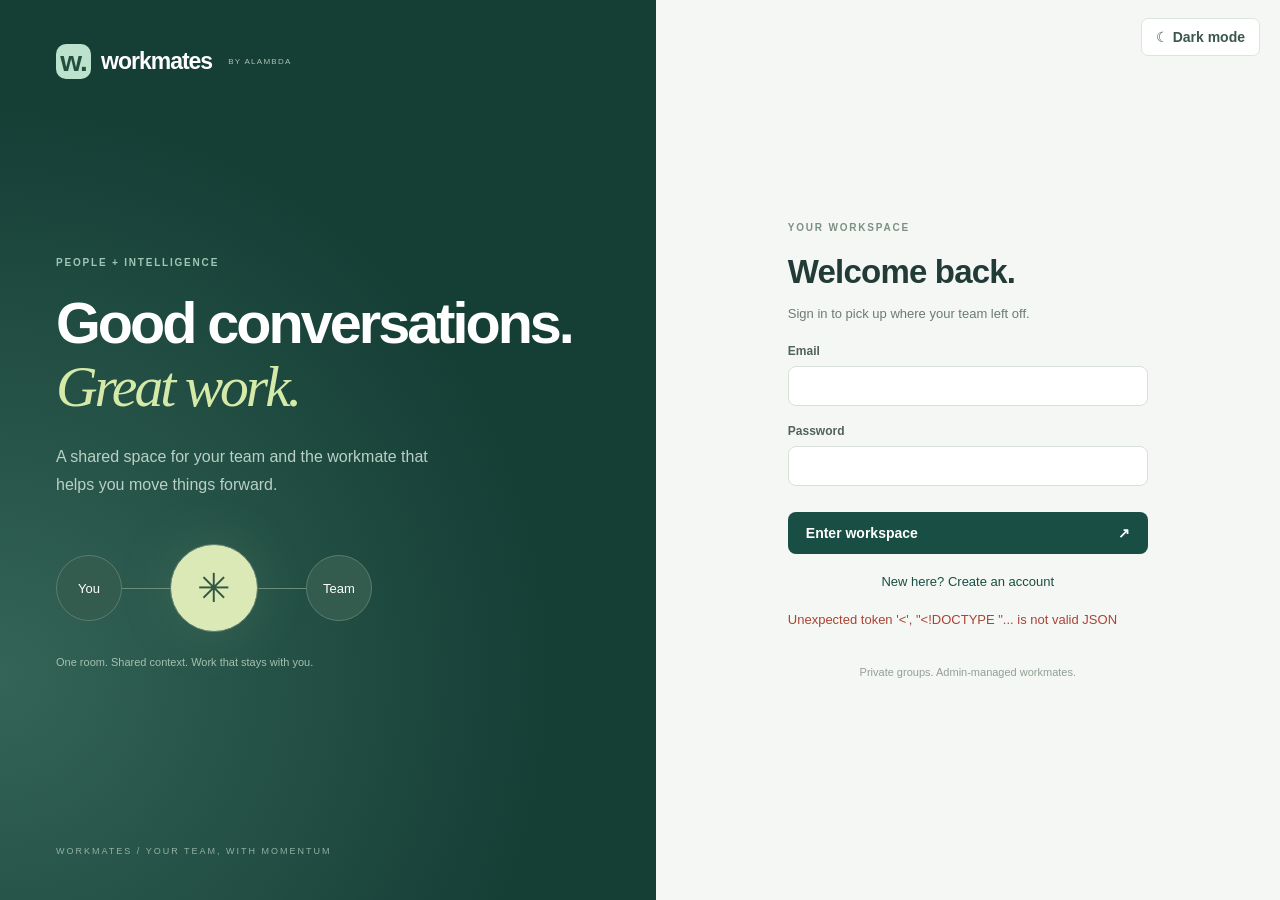
==== commit 02c6d0eb: "Apply saved dark mode across chat calls and canvas [skip render]" ====
--- a/static/index.html
+++ b/static/index.html
@@ -1,18 +1,18 @@
 <!doctype html>
-<html lang="en"><head><meta charset="utf-8"><meta name="viewport" content="width=device-width,initial-scale=1,viewport-fit=cover,interactive-widget=resizes-content"><meta name="theme-color" content="#143c36"><title>Workmates · A place to work together</title><link rel="stylesheet" href="/static/styles.css"><script src="/static/assets.js" defer></script><script src="/static/generation.js" defer></script><script src="/static/mobile.js" defer></script><script src="/static/social.js" defer></script><script src="/static/call_audio.js" defer></script><script src="/static/solo.js" defer></script><script src="/static/meeting.js" defer></script><script src="/static/dashboard.js" defer></script><script src="/static/app.js" defer></script></head>
+<html lang="en"><head><meta charset="utf-8"><meta name="viewport" content="width=device-width,initial-scale=1,viewport-fit=cover,interactive-widget=resizes-content"><meta name="theme-color" content="#143c36"><title>Workmates · A place to work together</title><link rel="stylesheet" href="/static/styles.css"><script src="/static/assets.js" defer></script><script src="/static/generation.js" defer></script><script src="/static/mobile.js" defer></script><script src="/static/social.js" defer></script><script src="/static/call_audio.js" defer></script><script src="/static/solo.js" defer></script><script src="/static/meeting.js" defer></script><script src="/static/dashboard.js" defer></script><script src="/static/call_files.js" defer></script><script src="/static/app.js" defer></script></head>
 <body>
 <div id="toast" role="status" aria-live="polite" hidden></div>
-<section id="login" class="login-shell">
+<section id="login" class="login-shell"><button type="button" data-theme-toggle class="login-theme secondary" aria-label="Toggle dark mode">☾ Dark mode</button>
  <div class="intro"><div class="brand"><span class="brandmark">w.</span> workmates<span class="tiny">BY ALAMBDA</span></div><div class="intro-copy"><span class="eyebrow">PEOPLE + INTELLIGENCE</span><h1>Good conversations.<br><em>Great work.</em></h1><p>A shared space for your team and the workmate that helps you move things forward.</p><div class="orbit"><span class="orb human">You</span><span class="connector"></span><span class="orb ai">✳</span><span class="connector"></span><span class="orb human">Team</span></div><div class="intro-bottom">One room. Shared context. Work that stays with you.</div></div><small>WORKMATES / YOUR TEAM, WITH MOMENTUM</small></div>
  <div class="login-side"><form id="login-form" class="auth-card"><span class="eyebrow">YOUR WORKSPACE</span><h2 id="auth-title">Welcome back.</h2><p id="auth-description">Sign in to pick up where your team left off.</p><label id="name-label" hidden>Your name<input name="name" autocomplete="name" maxlength="80"></label><label>Email<input name="email" type="email" autocomplete="username" required maxlength="254"></label><label>Password<input name="password" type="password" autocomplete="current-password" required maxlength="256"></label><p id="join-note" class="hint" hidden>New here? Choose a password with at least 14 characters. Already a member? Use your existing password.</p><button class="primary" id="sign-in">Enter workspace <span>↗</span></button><button type="button" id="signup-toggle" class="text-button signup-toggle">New here? Create an account</button><p id="auth-error" class="error" role="alert"></p><div class="auth-footer">Private groups. Admin-managed workmates.</div></form></div>
 </section>
 <section id="dashboard" class="dashboard" aria-label="Workmates home" hidden>
 <div class="dash-shell"><header class="dash-header"><div class="brand"><span class="brandmark">w.</span> Workmates</div><div class="dash-header-actions"><div class="dash-theme" aria-label="Appearance"><button data-dash-theme="light" aria-label="Light mode">☀</button><button data-dash-theme="dark" aria-label="Dark mode">☾</button></div><button id="dashboard-notifications" class="dash-round" aria-label="Open notifications">♧</button><button id="dashboard-avatar" class="dash-avatar" aria-label="Your profile"></button></div></header>
-<form id="dashboard-form" class="dash-project"><span class="eyebrow">YOUR NEXT GREAT IDEA</span><h1>What are we building?</h1><div class="dash-idea-input"><textarea id="dashboard-idea" aria-label="Project idea" placeholder="Describe an idea. Bring the right people together." rows="3" maxlength="8000" required></textarea><button id="dashboard-dictate" type="button" aria-label="Dictate project idea" aria-pressed="false">🎙</button></div><div class="dash-team"><strong>Your team, together.</strong><label><input id="dashboard-invite" type="checkbox" checked> Choose people to invite next</label><p>Invite people by email or share a link after creating your group.</p></div><label class="dash-agent"><span class="dash-spark">✳</span><strong>REIGN <small>· AI workmate</small></strong><input id="dashboard-reign" type="checkbox" role="switch" checked aria-label="Enable REIGN in new project"></label><button id="dashboard-create" class="dash-create" type="submit">Create project group <span>→</span></button><p id="dashboard-error" class="error" role="alert"></p></form>
+<nav class="dash-shortcuts" aria-label="Alambda quick access"><a href="https://alambda.com/" target="_blank" rel="noopener noreferrer"><span>↗</span><strong>Alambda.com</strong><small>Our home</small></a><a href="https://alambda.systems/agentspace/" target="_blank" rel="noopener noreferrer"><span>✉</span><strong>AgentSpace Mail</strong><small>Alambda.systems email</small></a><a href="https://api.alambda.com/feed/" target="_blank" rel="noopener noreferrer"><span>◈</span><strong>Alambda Feed</strong><small>Updates & activity</small></a></nav><form id="dashboard-form" class="dash-project"><span class="eyebrow">YOUR NEXT GREAT IDEA</span><h1>What are we building?</h1><div class="dash-idea-input"><textarea id="dashboard-idea" aria-label="Project idea" placeholder="Describe an idea. Bring the right people together." rows="3" maxlength="8000" required></textarea><button id="dashboard-dictate" type="button" aria-label="Dictate project idea" aria-pressed="false">🎙</button></div><div class="dash-team"><strong>Your team, together.</strong><label><input id="dashboard-invite" type="checkbox" checked> Choose people to invite next</label><p>Invite people by email or share a link after creating your group.</p></div><label class="dash-agent"><span class="dash-spark">✳</span><strong>REIGN <small>· AI workmate</small></strong><input id="dashboard-reign" type="checkbox" role="switch" checked aria-label="Enable REIGN in new project"></label><button id="dashboard-create" class="dash-create" type="submit">Create project group <span>→</span></button><p id="dashboard-error" class="error" role="alert"></p></form>
 <section class="dash-section"><div class="dash-section-title"><h2>Pick up where you left off</h2><button id="dashboard-all" class="text-button">See all →</button></div><div id="dashboard-recent" class="dash-recent"></div></section>
 <section class="dash-section"><div class="dash-section-title"><h2>Conversations</h2><div class="dash-filters"><button data-dash-filter="all" aria-pressed="true">All</button><button data-dash-filter="groups">Groups</button><button data-dash-filter="direct">Private</button></div></div><div id="dashboard-conversations"></div></section><footer class="dash-footer"><span>People + intelligence. Work that stays together.</span><button id="dashboard-signout" class="text-button">Sign out</button></footer></div></section>
 <div id="workspace" class="workspace" hidden>
- <button id="navigation-backdrop" class="navigation-backdrop" aria-label="Close navigation" hidden></button><aside class="sidebar" id="workspace-navigation" aria-label="Workspace navigation"><button id="close-navigation" class="icon-button mobile-only" aria-label="Close navigation">×</button><div class="brand"><span class="brandmark">w.</span> workmates</div><div class="workspace-label"><span class="workspace-icon">A</span><div>Alambda workspace<small id="role-label">Team workspace</small><small id="workspace-model"></small></div></div><button id="dashboard-home" class="secondary">⌂ Home</button><div class="nav-caption">YOUR GROUPS <button id="new-group" class="icon-button" aria-label="Create group">+</button></div><nav id="room-list" aria-label="Groups"></nav><div class="sidebar-note"><span>✳</span><strong>Your next teammate<br>is already in the room.</strong><p>Give your workmate a purpose.<br>Then get to work, together.</p></div><div class="profile"><span class="avatar" id="my-avatar">J</span><div><strong id="my-name"></strong><button id="password-button" class="text-button">Change password</button></div><button id="logout" class="icon-button" title="Sign out" aria-label="Sign out">↪</button></div></aside>
+ <button id="navigation-backdrop" class="navigation-backdrop" aria-label="Close navigation" hidden></button><aside class="sidebar" id="workspace-navigation" aria-label="Workspace navigation"><button id="close-navigation" class="icon-button mobile-only" aria-label="Close navigation">×</button><div class="brand"><span class="brandmark">w.</span> workmates</div><div class="workspace-label"><span class="workspace-icon">A</span><div>Alambda workspace<small id="role-label">Team workspace</small><small id="workspace-model"></small></div></div><button type="button" data-theme-toggle class="secondary">☾ Dark mode</button><button id="dashboard-home" class="secondary">⌂ Home</button><div class="nav-caption">YOUR GROUPS <button id="new-group" class="icon-button" aria-label="Create group">+</button></div><nav id="room-list" aria-label="Groups"></nav><div class="sidebar-note"><span>✳</span><strong>Your next teammate<br>is already in the room.</strong><p>Give your workmate a purpose.<br>Then get to work, together.</p></div><div class="profile"><span class="avatar" id="my-avatar">J</span><div><strong id="my-name"></strong><button id="password-button" class="text-button">Change password</button></div><button id="logout" class="icon-button" title="Sign out" aria-label="Sign out">↪</button></div></aside>
  <main class="main"><button id="notification-button" class="notification-bell" aria-label="Notifications">🔔<span id="notification-count"></span></button><div class="mobile-toolbar"><button id="navigation-toggle" class="icon-button" aria-label="Open navigation" aria-controls="workspace-navigation" aria-expanded="false">☰</button><strong id="mobile-room-title">Workmates</strong><button id="shared-work-button" class="secondary">Agent Drive</button></div><div id="empty-workspace" class="empty-workspace"><span class="large-spark">✳</span><span class="eyebrow">A LITTLE SPACE. A LOT OF POSSIBILITY.</span><h1>Bring your team together.</h1><p id="empty-description">Create your first group, invite your people, and give your workmate a job.</p><button id="first-group" class="primary">Create a group ↗</button></div>
  <section id="room-view" hidden><header class="room-header"><div><span class="eyebrow">SHARED WORKSPACE</span><h1 id="room-name"></h1><p id="room-description"></p></div><div class="header-actions"><button id="group-call-button" class="secondary">☎ Group walkthrough</button><button id="solo-button" class="secondary">☎ Call REIGN</button><button id="agent-drive-button" class="secondary">Agent Drive ↗</button><button id="background-button" class="secondary">◐ Background</button><span class="member-count" id="member-count"></span><button id="invite-button" class="secondary">Invite people +</button><button id="link-drive-button" class="secondary admin-only">Link Drive ↗</button><button id="configure-button" class="secondary room-manager">✳ Configure</button></div></header><div class="room-body"><section class="conversation"><div class="conversation-label"><strong>Conversation</strong><span id="agent-state" class="status-badge"></span></div><div id="messages" class="messages" aria-live="polite" aria-relevant="additions"></div><button type="button" id="jump-latest" class="jump-latest" hidden>↓ Latest messages</button><div id="run-state" class="run-state" role="status"></div><form id="message-form" class="composer"><div id="voice-note-draft" hidden><audio controls preload="metadata"></audio><div><button type="button" id="send-voice-note" class="primary">Send voice note ↑</button><button type="button" id="discard-voice-note" class="secondary">Discard</button></div></div><p id="voice-note-status" class="hint" role="status"></p><div id="selected-assets" hidden></div><textarea id="message-input" placeholder="Message your group…" aria-label="Message" rows="3" maxlength="8000" required></textarea><div class="composer-bottom"><span id="composer-hint"></span><div class="composer-actions"><button type="button" class="voice-button" id="asset-picker-button">▧ Images</button><button type="button" class="voice-button" id="record-note-button" aria-pressed="false">◉ Voice note</button><button type="button" class="voice-button" id="voice-button" aria-label="Start voice dictation" aria-pressed="false">🎙 Dictate</button><button type="submit" class="send-button" id="send-button">Send ↑</button></div></div><p id="voice-status" class="hint" role="status" aria-live="polite"></p></form><div class="under-composer">A shared conversation, with work you can come back to.</div></section><aside class="work-panel"><div class="workmate-card"><div class="card-top"><span class="agent-avatar">✳</span><span class="eyebrow">YOUR WORKMATE</span></div><h2 id="agent-name"></h2><p id="agent-description"></p><div id="tool-chips" class="chips"></div><button id="toggle-agent" class="toggle-row room-manager"><span id="toggle-label">Workmate off</span><span id="switch" class="switch"></span></button><p id="api-status" class="hint"></p><div class="room-manager admin-controls"><h3 class="section-title">ADMIN CONTROLS</h3><label class="control-line"><span>Autopilot<small>Follow the discussion and help reach a resolution.</small></span><input id="autopilot-toggle" type="checkbox" role="switch"></label><button type="button" id="goal-button" class="text-button">Set group goal ↗</button><p id="goal-summary" class="hint"></p><h3 class="section-title">TOOLS</h3><button type="button" id="enable-tools" class="text-button">Enable all available tools</button><div id="tool-toggles"></div><p class="hint">Code execution and image generation may incur additional OpenAI charges. Drive tools use only folders connected to this group.</p><p class="hint">Autopilot combines message bursts and runs up to 30 times per hour. Call by name anytime. Pause anytime. AI and research use your OpenAI account.</p></div></div><div class="tabs" role="tablist"><button class="active" data-tab="work">Work</button><button data-tab="drive">Drive</button><button data-tab="people">People</button><button data-tab="activity">Activity</button></div><div id="work-content"></div></aside></div></section></main>
 </div>
@@ -29,14 +29,14 @@
 <header class="generation-preview-header"><div><span class="eyebrow" id="generation-preview-kind">LIVE PREVIEW</span><h2 id="generation-preview-title">Creating your document</h2><p id="generation-preview-status" role="status"></p></div><div class="generation-preview-actions"><select id="generation-preview-format" aria-label="Download format" hidden><option value="docx">Word</option><option value="pdf">PDF</option><option value="md">Markdown</option><option value="txt">Text</option><option value="html">HTML</option></select><button type="button" id="generation-preview-use" class="secondary" hidden>Use in chat</button><button type="button" id="generation-preview-drive" class="secondary" hidden>Upload to Drive</button><button type="button" id="generation-preview-edit" class="secondary" hidden>Edit in Canvas</button><a id="generation-preview-download" class="primary" download hidden>Download ↓</a><button type="button" id="generation-preview-close" class="icon-button" aria-label="Close full screen preview">×</button></div></header>
 <div id="generation-preview-content" class="generation-preview-content"></div></dialog>
 <section id="solo-view" class="solo-view" aria-label="Private workmate conversation" hidden>
-<header class="solo-header"><button id="solo-close" class="solo-circle" aria-label="Return to group chat">←</button><div><div id="reign-eye" class="reign-eye" aria-hidden="true"><i></i></div><strong id="solo-name">REIGN</strong><div class="call-stage"><span class="ringing-phone" aria-hidden="true">☎</span><span id="call-stage-label" role="status">Ready</span></div></div><button id="live-start" class="solo-circle solo-call">☎ Start live voice</button></header>
+<header class="solo-header"><button id="solo-close" class="solo-circle" aria-label="Return to group chat">←</button><div><div id="reign-eye" class="reign-eye" aria-hidden="true"><i></i></div><strong id="solo-name">REIGN</strong><div class="call-stage"><span class="ringing-phone" aria-hidden="true">☎</span><span id="call-stage-label" role="status">Ready</span></div></div><button type="button" data-theme-toggle class="solo-circle solo-call" aria-label="Toggle dark mode">☾</button><button id="solo-files" class="solo-circle solo-call">▧ Files</button><button id="live-start" class="solo-circle solo-call">☎ Start live voice</button></header>
 <div id="solo-messages" class="solo-messages" aria-live="polite"></div><div class="solo-live-caption"><p id="solo-caption"></p><p id="solo-status" role="status"></p><p id="call-audio-state" class="call-audio-state" role="status"></p></div>
 <div class="solo-call-controls"><button id="live-mute" class="secondary" aria-pressed="false" hidden>Mute microphone</button><button id="live-speaker" class="secondary" hidden>Enable speaker</button></div>
 <div id="solo-emoji-picker" class="solo-emoji-picker" hidden><button type="button" data-emoji="😊">😊</button><button type="button" data-emoji="❤️">❤️</button><button type="button" data-emoji="🔥">🔥</button><button type="button" data-emoji="👏">👏</button><button type="button" data-emoji="👍">👍</button><button type="button" data-emoji="🎉">🎉</button><button type="button" data-emoji="🤔">🤔</button><button type="button" data-emoji="💡">💡</button><button type="button" data-emoji="🚀">🚀</button><button type="button" data-emoji="✨">✨</button><button type="button" data-emoji="🙏">🙏</button><button type="button" data-emoji="😂">😂</button></div><form id="solo-form" class="solo-composer"><button id="solo-emoji-button" type="button" class="solo-circle" aria-label="Add emoji">☺</button><input id="solo-input" placeholder="Message REIGN…" aria-label="Private message" maxlength="8000" autocomplete="off" required><button id="solo-send" type="submit" class="solo-circle" aria-label="Send private message">↑</button></form><small class="solo-privacy">Private to you · AI voice · transcripts saved · microphone only during a call</small><audio id="solo-audio" autoplay></audio></section>
 <section id="meeting-view" class="meeting-view" aria-label="Shared group call and walkthrough" hidden>
-<header class="meeting-header"><button id="meeting-close" class="solo-circle" aria-label="Leave group call">←</button><div><strong>Shared walkthrough</strong><small>Live call preview · up to 6 people</small></div><button id="meeting-mute" class="secondary" aria-pressed="false">Mute</button><button id="meeting-enable-audio" class="secondary" hidden>Enable audio</button></header>
-<div id="meeting-participants" class="meeting-participants"></div><div class="meeting-layout"><section class="meeting-shared-work"><div class="meeting-stage-controls"><select id="meeting-select" aria-label="Shared document or presentation"></select><button id="meeting-prev" class="secondary" aria-label="Previous page">←</button><span id="meeting-page-label"></span><button id="meeting-next" class="secondary" aria-label="Next page">→</button><button id="meeting-pause" class="secondary">Pause walkthrough</button></div><div id="meeting-stage" class="meeting-stage"></div></section><aside class="meeting-agent"><div id="meeting-orb" class="reign-eye" aria-hidden="true"></div><h2>REIGN</h2><button id="meeting-start-reign" class="primary">Start REIGN</button><p id="meeting-status" role="status"></p><p id="meeting-audio-status" role="status"></p><div id="meeting-transcript" class="meeting-transcript"></div><p id="meeting-live-caption" class="meeting-live-caption"></p><p class="hint">Anyone can speak or interrupt. The host controls REIGN and the shared view. Imported Office/PDF files use text previews; generated slides and saved images retain their available visual assets.</p></aside></div>
+<header class="meeting-header"><button id="meeting-close" class="solo-circle" aria-label="Leave group call">←</button><div><strong>Workmates meeting</strong><small>Live call preview · up to 6 people</small></div><button type="button" data-theme-toggle class="secondary">☾ Dark mode</button><button id="meeting-files" class="secondary">▧ Files</button><button id="meeting-invite-people" class="secondary">People +</button><button id="meeting-share-screen" class="secondary" aria-pressed="false">Share screen</button><button id="meeting-present-mode" class="secondary">Full screen</button><button id="meeting-mute" class="secondary" aria-pressed="false">Mute</button><button id="meeting-enable-audio" class="secondary" hidden>Enable audio</button></header>
+<div id="meeting-participants" class="meeting-participants"></div><div class="meeting-layout"><section class="meeting-shared-work"><div class="meeting-stage-controls"><select id="meeting-select" aria-label="Shared document or presentation"></select><button id="meeting-prev" class="secondary" aria-label="Previous page">←</button><span id="meeting-page-label"></span><button id="meeting-next" class="secondary" aria-label="Next page">→</button><button id="meeting-pause" class="secondary">Pause walkthrough</button></div><div id="meeting-screen-panel" class="meeting-screen-panel" hidden><div id="meeting-presenter" role="status"></div><video id="meeting-screen-video" autoplay muted playsinline></video><p id="meeting-screen-placeholder">Waiting for the presenter’s screen…</p><small>Live screen sharing · REIGN uses saved documents for her walkthrough and does not see this live video.</small></div><div id="meeting-shared-document" class="meeting-document-stage"><div id="meeting-stage" class="meeting-stage"></div></div></section><aside class="meeting-agent"><div id="meeting-orb" class="reign-eye" aria-hidden="true"></div><h2>REIGN</h2><button id="meeting-start-reign" class="primary">Start REIGN</button><p id="meeting-status" role="status"></p><p id="meeting-audio-status" role="status"></p><div id="meeting-transcript" class="meeting-transcript"></div><p id="meeting-live-caption" class="meeting-live-caption"></p><p class="hint">Anyone can speak or interrupt. The host controls REIGN and the shared view. Imported Office/PDF files use text previews; generated slides and saved images retain their available visual assets.</p></aside></div>
 <div id="meeting-invite-request" class="meeting-invite-request" hidden><p id="meeting-invite-request-text"></p><button id="meeting-confirm-invite" class="secondary">Choose recipient & confirm invitation</button><button id="meeting-dismiss-invite" class="text-button">Dismiss</button></div>
 <div class="meeting-record-controls"><label><input id="meeting-consent" type="checkbox"> I allow useful audio clips during this call</label><button id="meeting-record" class="secondary">Record useful clip</button><span id="meeting-recording-status" role="status"></span><div id="meeting-clip-draft" hidden><span>Unsaved call clip</span><button id="meeting-save-clip" class="secondary">Save to group</button><button id="meeting-discard-clip" class="secondary">Discard</button></div></div>
 <form id="meeting-question-form" class="meeting-question-form"><input id="meeting-question" aria-label="Ask the group or REIGN" placeholder="Ask a question while you talk…" maxlength="3000" required><button class="primary" type="submit">Ask ↑</button></form><audio id="meeting-reign-audio" autoplay></audio><div id="meeting-audio-sinks" hidden></div></section>
-</body></html>
+<aside id="call-file-float" class="call-file-float" aria-label="File in your live call" hidden><header><div><small>IN YOUR CALL</small><strong id="call-file-title">Open a file</strong></div><button id="call-file-expand" aria-label="Expand or shrink file" aria-expanded="false">⤢</button><button id="call-file-close" aria-label="Close file preview">×</button></header><div class="call-file-picker"><select id="call-file-source" aria-label="File source room"></select><select id="call-file-select" aria-label="Choose a file for the call"></select></div><div id="call-file-content" class="call-file-content"><p>Bring your saved work into the conversation.</p></div><p id="call-file-status" role="status"></p><footer><button id="call-file-prev" aria-label="Previous file page">←</button><span id="call-file-page"></span><button id="call-file-next" aria-label="Next file page">→</button><a id="call-file-download" download>Download</a><button id="call-file-discuss">Discuss with REIGN</button><button id="call-file-mute">Mute</button><button id="call-file-end">End call</button></footer></aside></body></html>
--- a/static/styles.css
+++ b/static/styles.css
@@ -68,3 +68,49 @@
 .meeting-view{position:fixed;inset:0;z-index:9;background:#f4f8f5;color:#173d30;display:flex;flex-direction:column;height:100dvh;padding:18px;overflow:hidden}.meeting-header{display:flex;align-items:center;gap:14px;flex-shrink:0;padding-top:env(safe-area-inset-top)}.meeting-header>div{flex:1}.meeting-header small{display:block;color:#697c72;margin-top:4px}.meeting-header .solo-circle{background:#184e43}.meeting-participants{display:flex;gap:8px;padding:14px 0;flex-wrap:wrap}.meeting-participants span{border:1px solid #cee1d6;border-radius:18px;padding:6px 12px;background:white;font-size:12px}.meeting-layout{display:grid;grid-template-columns:minmax(0,1fr) 280px;gap:18px;min-height:0;flex:1}.meeting-shared-work{display:flex;flex-direction:column;min-height:0;min-width:0}.meeting-stage-controls{display:flex;align-items:center;gap:8px;flex-wrap:wrap;padding-bottom:12px}.meeting-stage-controls select{width:auto;flex:1;min-width:150px}.meeting-stage-controls span{font-size:12px}.meeting-stage{overflow:auto;border:1px solid #d7e4da;border-radius:18px;background:#e8eee9;flex:1;padding:22px;overscroll-behavior:contain}.meeting-page{background:white;min-height:100%;padding:30px;border-radius:8px;box-shadow:0 8px 30px #123b3010;position:relative;overflow:hidden}.meeting-page img{max-width:100%;max-height:55vh;object-fit:contain;display:block;margin:0 auto 20px}.meeting-page-copy{position:relative}.meeting-slide{aspect-ratio:16/9;min-height:0}.meeting-background-slide>img{position:absolute;inset:0;width:100%;height:100%;max-height:none;object-fit:cover;opacity:.45;margin:0}.meeting-background-slide .meeting-page-copy{background:#ffffffbb;padding:18px;border-radius:9px}.meeting-page [data-walk-field]{transition:box-shadow .2s}.walk-highlight{outline:3px solid #00a96b;outline-offset:5px;background-color:#b9f6d355;border-radius:4px}.meeting-agent{overflow:auto;padding:26px 14px 10px;text-align:center;min-height:0}.meeting-agent h2{margin:22px 0 12px}.meeting-agent p{font-size:12px;line-height:1.5}.meeting-transcript{max-height:28vh;overflow:auto;mask-image:linear-gradient(transparent,black 5%,black 95%,transparent);text-align:left}.meeting-transcript p{padding:10px;border-radius:12px;background:#fff}.meeting-transcript small{display:block;color:#678477;font-size:10px}.meeting-live-caption{animation:smoky-words .4s ease-out;font-size:17px!important}.meeting-question-form{display:flex;gap:10px;padding-top:10px;flex-shrink:0;padding-bottom:env(safe-area-inset-bottom)}.meeting-record-controls{display:flex;align-items:center;gap:12px;flex-wrap:wrap;font-size:12px;max-height:25vh;overflow:auto;padding-top:8px}.meeting-record-controls label{display:flex;align-items:center;gap:8px;margin:0;font-size:11px}.meeting-record-controls input{width:auto;margin:0}.meeting-invite-request{padding:12px;background:#d7f2e5;border-radius:10px}.meeting-invite-request p{margin:0 0 8px}.meeting-view>audio{display:none}.meeting-empty{max-width:480px;margin:12vh auto;text-align:center}.reign-eye{scale:calc(1 + var(--voice-level,0)*.18)}.reign-eye.thinking{filter:hue-rotate(35deg);animation:orb-pulse 1.6s ease-in-out infinite alternate}.call-audio-state{font-size:11px;color:#b5c8e2}
 @media(max-width:850px){.meeting-view{padding:10px}.meeting-layout{display:flex;flex-direction:column;gap:8px}.meeting-shared-work{flex:1}.meeting-stage{padding:10px}.meeting-page{padding:18px}.meeting-agent{padding:10px;max-height:24vh;flex-shrink:0;display:grid;grid-template-columns:48px 1fr;gap:5px 12px;text-align:left}.meeting-agent .reign-eye{width:40px;height:40px;grid-row:span 3}.meeting-agent h2{font-size:16px;margin:0}.meeting-agent>button{justify-self:start;padding:6px 12px}.meeting-agent .hint,.meeting-transcript{display:none}.meeting-agent p{margin:0;grid-column:2}.meeting-participants{padding:8px 0;flex-wrap:nowrap;overflow:auto;flex-shrink:0}.meeting-participants span{white-space:nowrap}.meeting-stage-controls{gap:5px;padding-bottom:7px}.meeting-stage-controls button{padding:8px;font-size:11px}.meeting-stage-controls select{padding:9px}.meeting-record-controls{gap:8px}.meeting-record-controls button{padding:7px;font-size:11px}.meeting-header small{font-size:10px}.meeting-header .secondary{padding:9px}.meeting-question-form input{font-size:16px}.meeting-page img{max-height:38vh}}
 @media(prefers-reduced-motion:reduce){.reign-eye{scale:1}.meeting-live-caption{animation:none}.walk-highlight{transition:none}}
+
+.dash-shortcuts{display:grid;grid-template-columns:repeat(3,minmax(0,1fr));gap:12px;margin-bottom:22px}.dash-shortcuts a{display:grid;grid-template-columns:32px 1fr;gap:4px 8px;border:1px solid var(--dash-border);border-radius:14px;background:var(--dash-card);color:var(--dash-ink);text-decoration:none;padding:16px}.dash-shortcuts a>span{grid-row:span 2;color:#00a867;font-size:25px}.dash-shortcuts strong{font-size:14px}.dash-shortcuts small{font-size:11px;color:var(--dash-muted)}.dash-shortcuts a:hover{border-color:#00a867}.meeting-header{flex-wrap:wrap}.meeting-header>div{min-width:150px}.meeting-document-stage{display:flex;flex:1;min-height:0}.meeting-document-stage .meeting-stage{width:100%}.meeting-screen-panel{flex:1;min-height:0;display:flex;flex-direction:column;background:#101c19;border:1px solid #2f5748;border-radius:16px;color:white;padding:12px;overflow:hidden}.meeting-screen-panel video{width:100%;flex:1;min-height:0;object-fit:contain;background:#080e0c;border-radius:8px}.meeting-screen-panel>div{padding:2px 0 10px;font-size:13px}.meeting-screen-panel>small{font-size:10px;color:#afc7bd;padding-top:8px}.meeting-screen-panel p{color:#c5d6cf}.meeting-shared-work:fullscreen{background:#15271f;padding:18px;display:flex;flex-direction:column}.meeting-shared-work:fullscreen .meeting-stage-controls{background:#fff;border-radius:10px;padding:10px;margin-bottom:10px}.meeting-header .secondary[aria-pressed=true]{background:#a83242;color:white;border-color:#a83242}.meeting-participants span:before{content:'●';color:#22a66d;margin-right:6px}
+@media(max-width:600px){.dash-shortcuts{gap:7px}.dash-shortcuts a{padding:12px 8px;grid-template-columns:1fr;text-align:center;gap:6px}.dash-shortcuts a>span{grid-row:auto;font-size:22px}.dash-shortcuts strong{font-size:12px}.dash-shortcuts small{font-size:10px}.meeting-header{gap:7px}.meeting-header .secondary{font-size:11px;padding:9px}.meeting-header>div{min-width:130px}.meeting-screen-panel{padding:8px}}
+
+.call-file-float{position:fixed;z-index:15;right:24px;bottom:24px;width:min(540px,calc(100vw - 32px));height:min(650px,80dvh);display:flex;flex-direction:column;border:1px solid #b5e6d28c;border-radius:24px;background:#e6f7eff0;color:#173c30;box-shadow:0 24px 90px #051c3466,0 0 45px #9ce9d344;backdrop-filter:blur(24px);overflow:hidden;animation:smoky-words .35s ease-out}.call-file-float.expanded{inset:12px;width:auto;height:auto}.call-file-float>header{display:flex;gap:10px;align-items:center;padding:15px;border-bottom:1px solid #9ac5b455}.call-file-float>header>div{flex:1;min-width:0}.call-file-float strong{display:block;overflow:hidden;text-overflow:ellipsis;white-space:nowrap;font-size:16px}.call-file-float small{font-size:9px;letter-spacing:2px;color:#4b7c6c}.call-file-float button,.call-file-float a{border-radius:12px;padding:10px;background:#ffffffa6;color:#174c39;border:1px solid #b6d4c5;font-size:12px;cursor:pointer;text-decoration:none}.call-file-float>header button{font-size:22px;min-width:40px}.call-file-picker{display:flex;gap:8px;padding:10px}.call-file-picker select{min-width:0;padding:9px;font-size:12px}.call-file-content{flex:1;overflow:auto;min-height:0;padding:14px;cursor:zoom-in;overscroll-behavior:contain}.call-file-content .meeting-page{min-height:100%;padding:22px;background:#ffffffd9}.call-file-content .meeting-page img{max-height:40vh}.call-file-float.expanded .call-file-content{cursor:auto}.call-file-float.expanded .meeting-page img{max-height:65vh}.call-file-float>p{font-size:11px;padding:0 15px;margin:4px 0 8px;line-height:1.5}.call-file-float>footer{display:flex;gap:6px;align-items:center;flex-wrap:wrap;padding:10px;background:#d3eae0aa}.call-file-float>footer span{font-size:11px}.call-file-float #call-file-discuss{background:#17674b;color:white}.call-file-float #call-file-end{color:#9b3040;margin-left:auto}@media(max-width:600px){.call-file-float{right:10px;bottom:12px;width:calc(100vw - 20px);height:65dvh;border-radius:20px}.call-file-float.expanded{inset:6px;padding-top:env(safe-area-inset-top);padding-bottom:env(safe-area-inset-bottom)}.call-file-float>footer button,.call-file-float>footer a{padding:9px;font-size:11px}.call-file-picker{flex-wrap:wrap}.call-file-picker select{flex:1;min-width:140px}.call-file-float .meeting-page{padding:16px}}
+
+@media(min-width:900px){body:has(.call-file-float.split:not([hidden])) .solo-view{right:52%;width:48%;padding-left:24px;padding-right:24px}.call-file-float.split:not(.expanded){top:28px;bottom:28px;right:24px;width:49%;height:auto;animation:smoky-words .5s ease-out}.call-file-float.split.expanded{inset:12px;width:auto}}.call-file-float:before{content:'';position:absolute;inset:0;pointer-events:none;box-shadow:inset 0 0 60px #d2fff026;border-radius:inherit}
+
+/* One saved appearance across the entire application. */
+.login-theme{position:absolute;right:20px;top:18px;z-index:2}.solo-header{align-items:center;flex-wrap:wrap}.solo-header [data-theme-toggle]{font-size:10px}.sidebar>[data-theme-toggle],#dashboard-home{margin:8px 8px 0}.solo-header>div{margin:auto}
+[data-dashboard-theme=dark]{--green:#13724f;--mint:#193e30;--muted:#a0b9ad;--line:#294d3e;background:#071810;color:#e5f4eb}
+[data-dashboard-theme=dark] .workspace,[data-dashboard-theme=dark] .login-shell,[data-dashboard-theme=dark] .meeting-view,[data-dashboard-theme=dark] .canvas{background:#071810;color:#e5f4eb}
+[data-dashboard-theme=dark] :is(.main,.room-header,.room-body,.conversation,.work-panel,.sidebar,.login-side,.auth-card,.empty-workspace,.canvas-pages,.canvas-preview,.canvas-source,.canvas-assistant,.canvas-actions,.canvas-header,.format-toolbar,.generation-preview,.generation-preview-header,.generation-preview-content){background-color:#0b2117;color:#e5f4eb;border-color:#294d3e}
+[data-dashboard-theme=dark] :is(.workmate-card,.composer,.profile,.workspace-label,.mobile-toolbar,.notification-bell,.tabs,.run-state,.generation-card,.generation-asset,.asset-picker-item,.notification-item,.drive-card,.invite-share-actions,.canvas-history,.full-document-preview,.slide-preview,.meeting-page,.meeting-transcript p){background-color:#112d21;color:#e5f4eb;border-color:#315a45}
+[data-dashboard-theme=dark] :is(input,textarea,select){background:#0a2016;color:#effaf2;border-color:#365d48}
+[data-dashboard-theme=dark] :is(input,textarea)::placeholder{color:#96ada0}
+[data-dashboard-theme=dark] :is(p,.hint,.under-composer,.composer-bottom,.composer-hint,.preview-note,.member-count,.auth-footer,.nav-caption,.workspace-label small,.profile small,.meeting-header small,.meeting-transcript small){color:#a9bfb1}
+[data-dashboard-theme=dark] :is(h1,h2,h3,strong,label,.conversation-label,.section-title,.room-header,.brand,.control-line){color:#e8f8ed}
+[data-dashboard-theme=dark] :is(.secondary,.voice-button,.icon-button,.format-toolbar button,.canvas-actions button,.tabs button,.asset-action-button){background:#173b2a;color:#e5f5ea;border-color:#3c624d}
+[data-dashboard-theme=dark] :is(.secondary,.voice-button,.tabs button):hover{background:#22513a}
+[data-dashboard-theme=dark] :is(.text-button,a){color:#65dda7}
+[data-dashboard-theme=dark] .primary,[data-dashboard-theme=dark] .send-button{background:#12784f;color:#fff}
+[data-dashboard-theme=dark] #room-list button{color:#d6eadd}[data-dashboard-theme=dark] #room-list button.active{background:#214c35;color:#a5f5c7}
+[data-dashboard-theme=dark] dialog{background:#0d271b;color:#e7f5ec;border-color:#355e47;box-shadow:0 25px 100px #0009}
+[data-dashboard-theme=dark] dialog header,[data-dashboard-theme=dark] dialog footer{border-color:#355e47;background:#0d271b}
+[data-dashboard-theme=dark] dialog::backdrop{background:#010c08b0}
+[data-dashboard-theme=dark] .formatted :is(p,li,td,th,blockquote){color:#d4e7da}[data-dashboard-theme=dark] .formatted :is(pre,code){background:#06180f;color:#9ce2bc}
+[data-dashboard-theme=dark] .formatted :is(table,td,th){border-color:#385e47}[data-dashboard-theme=dark] .formatted th{background:#1e4430}
+[data-dashboard-theme=dark] :is(.message-body,.message.agent .message-content,.agent-message,.agent-bubble){background:#173d29;color:#e5f5ea}
+[data-dashboard-theme=dark] :is(.status-badge,.chips span,.tool-chip,.meeting-participants span){background:#19472e;color:#9ce5bd;border-color:#355e47}
+[data-dashboard-theme=dark] .meeting-stage{background:#06180f;border-color:#355e47}[data-dashboard-theme=dark] .meeting-background-slide .meeting-page-copy{background:#092617dd}
+[data-dashboard-theme=dark] .meeting-invite-request{background:#214c35}[data-dashboard-theme=dark] .walk-highlight{background-color:#2d976133;outline-color:#62efae}
+[data-dashboard-theme=dark] .call-file-float{background:#0a241cF0;color:#e5f7ed;border-color:#77ba9a77;box-shadow:0 30px 100px #000a,0 0 50px #4cbd8c22}
+[data-dashboard-theme=dark] .call-file-float :is(button,a){background:#183f2ebf;color:#c8f4db;border-color:#49785d}
+[data-dashboard-theme=dark] .call-file-float>footer{background:#0a2117bf}[data-dashboard-theme=dark] .call-file-content .meeting-page{background:#102b20ed;color:#e5f7ed}
+[data-dashboard-theme=dark] .call-file-float small{color:#a8cfb9}[data-dashboard-theme=dark] #call-file-end{color:#ffabba}
+[data-dashboard-theme=dark] :is(.generation-loading,.full-text-preview,.spreadsheet-preview td,.spreadsheet-preview th){background:#112f20;color:#d5eddd;border-color:#3a634b}
+[data-dashboard-theme=light] .solo-view{background:#f2f8f4;color:#173c2a}[data-dashboard-theme=light] .solo-view:before{background:radial-gradient(ellipse at 50% 0%,#a4d8c155,transparent 60%)}
+[data-dashboard-theme=light] .solo-bubble{background:#e2ede7;color:#1c3f2c}[data-dashboard-theme=light] .solo-bubble.solo-human{background:#b5dac6;color:#153b27}
+[data-dashboard-theme=light] .solo-circle,[data-dashboard-theme=light] .solo-call-controls button{background:#fff9;color:#24583d;border-color:#bfd5c8}
+[data-dashboard-theme=light] :is(.solo-composer,.solo-emoji-picker){background:#e0eee5;border-color:#bed6c6}[data-dashboard-theme=light] .solo-composer input{color:#193d29}
+[data-dashboard-theme=light] :is(#solo-caption,.call-audio-state){color:#244f37}[data-dashboard-theme=light] :is(#solo-status,.solo-privacy,.solo-bubble small){color:#547762}
+@media(max-width:600px){.login-theme{top:12px;right:12px;font-size:11px}.solo-header{gap:6px}.solo-header [data-theme-toggle]{max-width:70px;font-size:9px}.solo-header .solo-call{padding:8px}.solo-header>div{order:-1;width:100%;display:grid;place-items:center}.solo-header .reign-eye{margin-top:6px}.solo-header .call-stage{margin-bottom:8px}}
+
+[data-dashboard-theme=dark]{color-scheme:dark}[data-dashboard-theme=light]{color-scheme:light}
+[data-dashboard-theme=dark] .message .body{color:#dceee1}[data-dashboard-theme=dark] .message.agent .body{background:#173b29;border-color:#30573f;color:#e5f5e9}[data-dashboard-theme=dark] :is(.message-header time,.message-header .ai-label){color:#a2cbb2}[data-dashboard-theme=dark] :is(.file-card,.document-item,.task-item,.activity-item,.member-item,.drive-item){background:#112d20;color:#e5f5ea;border-color:#345b43}
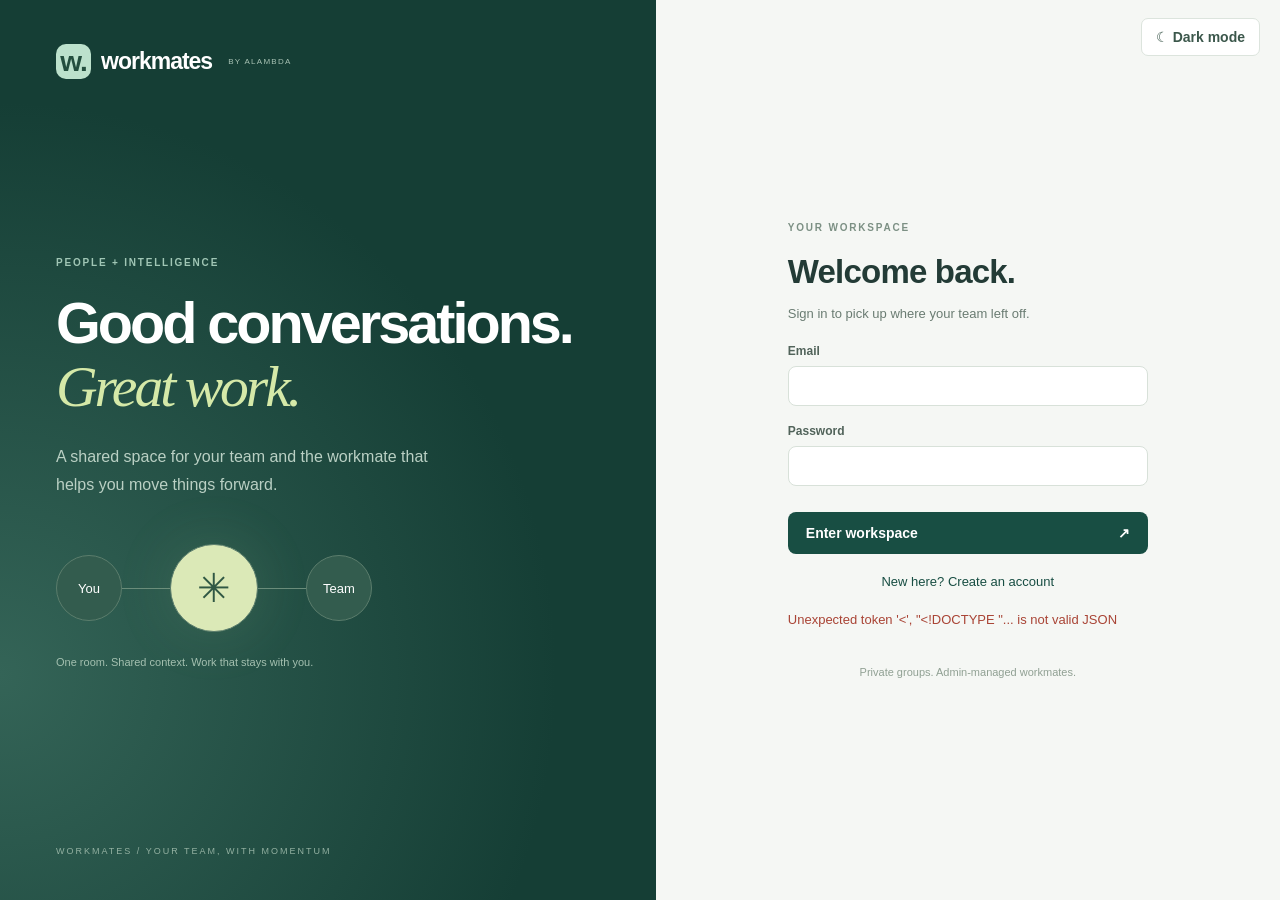
==== commit 5867ae68: "Start REIGN group calls from the mobile chat composer [skip render]" ====
--- a/static/index.html
+++ b/static/index.html
@@ -1,5 +1,5 @@
 <!doctype html>
-<html lang="en"><head><meta charset="utf-8"><meta name="viewport" content="width=device-width,initial-scale=1,viewport-fit=cover,interactive-widget=resizes-content"><meta name="theme-color" content="#143c36"><title>Workmates · A place to work together</title><link rel="stylesheet" href="/static/styles.css"><script src="/static/assets.js" defer></script><script src="/static/generation.js" defer></script><script src="/static/mobile.js" defer></script><script src="/static/social.js" defer></script><script src="/static/call_audio.js" defer></script><script src="/static/solo.js" defer></script><script src="/static/meeting.js" defer></script><script src="/static/dashboard.js" defer></script><script src="/static/call_files.js" defer></script><script src="/static/app.js" defer></script></head>
+<html lang="en"><head><meta charset="utf-8"><meta name="viewport" content="width=device-width,initial-scale=1,viewport-fit=cover,interactive-widget=resizes-content"><meta name="theme-color" content="#143c36"><title>Workmates · A place to work together</title><link rel="stylesheet" href="/static/styles.css"><script src="/static/assets.js" defer></script><script src="/static/generation.js" defer></script><script src="/static/mobile.js" defer></script><script src="/static/social.js" defer></script><script src="/static/call_audio.js" defer></script><script src="/static/solo.js" defer></script><script src="/static/meeting.js" defer></script><script src="/static/dashboard.js" defer></script><script src="/static/call_files.js" defer></script><script src="/static/alerts.js" defer></script><script src="/static/app.js" defer></script></head>
 <body>
 <div id="toast" role="status" aria-live="polite" hidden></div>
 <section id="login" class="login-shell"><button type="button" data-theme-toggle class="login-theme secondary" aria-label="Toggle dark mode">☾ Dark mode</button>
@@ -7,14 +7,14 @@
  <div class="login-side"><form id="login-form" class="auth-card"><span class="eyebrow">YOUR WORKSPACE</span><h2 id="auth-title">Welcome back.</h2><p id="auth-description">Sign in to pick up where your team left off.</p><label id="name-label" hidden>Your name<input name="name" autocomplete="name" maxlength="80"></label><label>Email<input name="email" type="email" autocomplete="username" required maxlength="254"></label><label>Password<input name="password" type="password" autocomplete="current-password" required maxlength="256"></label><p id="join-note" class="hint" hidden>New here? Choose a password with at least 14 characters. Already a member? Use your existing password.</p><button class="primary" id="sign-in">Enter workspace <span>↗</span></button><button type="button" id="signup-toggle" class="text-button signup-toggle">New here? Create an account</button><p id="auth-error" class="error" role="alert"></p><div class="auth-footer">Private groups. Admin-managed workmates.</div></form></div>
 </section>
 <section id="dashboard" class="dashboard" aria-label="Workmates home" hidden>
-<div class="dash-shell"><header class="dash-header"><div class="brand"><span class="brandmark">w.</span> Workmates</div><div class="dash-header-actions"><div class="dash-theme" aria-label="Appearance"><button data-dash-theme="light" aria-label="Light mode">☀</button><button data-dash-theme="dark" aria-label="Dark mode">☾</button></div><button id="dashboard-notifications" class="dash-round" aria-label="Open notifications">♧</button><button id="dashboard-avatar" class="dash-avatar" aria-label="Your profile"></button></div></header>
+<div class="dash-shell"><header class="dash-header"><div class="brand"><span class="brandmark">w.</span> Workmates</div><div class="dash-header-actions"><div class="dash-theme" aria-label="Appearance"><button data-dash-theme="light" aria-label="Light mode">☀</button><button data-dash-theme="dark" aria-label="Dark mode">☾</button></div><button id="dashboard-alerts" class="dash-round" aria-label="Join alert settings">♬</button><button id="dashboard-notifications" class="dash-round" aria-label="Open notifications">♧</button><button id="dashboard-avatar" class="dash-avatar" aria-label="Your profile"></button></div></header>
 <nav class="dash-shortcuts" aria-label="Alambda quick access"><a href="https://alambda.com/" target="_blank" rel="noopener noreferrer"><span>↗</span><strong>Alambda.com</strong><small>Our home</small></a><a href="https://alambda.systems/agentspace/" target="_blank" rel="noopener noreferrer"><span>✉</span><strong>AgentSpace Mail</strong><small>Alambda.systems email</small></a><a href="https://api.alambda.com/feed/" target="_blank" rel="noopener noreferrer"><span>◈</span><strong>Alambda Feed</strong><small>Updates & activity</small></a></nav><form id="dashboard-form" class="dash-project"><span class="eyebrow">YOUR NEXT GREAT IDEA</span><h1>What are we building?</h1><div class="dash-idea-input"><textarea id="dashboard-idea" aria-label="Project idea" placeholder="Describe an idea. Bring the right people together." rows="3" maxlength="8000" required></textarea><button id="dashboard-dictate" type="button" aria-label="Dictate project idea" aria-pressed="false">🎙</button></div><div class="dash-team"><strong>Your team, together.</strong><label><input id="dashboard-invite" type="checkbox" checked> Choose people to invite next</label><p>Invite people by email or share a link after creating your group.</p></div><label class="dash-agent"><span class="dash-spark">✳</span><strong>REIGN <small>· AI workmate</small></strong><input id="dashboard-reign" type="checkbox" role="switch" checked aria-label="Enable REIGN in new project"></label><button id="dashboard-create" class="dash-create" type="submit">Create project group <span>→</span></button><p id="dashboard-error" class="error" role="alert"></p></form>
 <section class="dash-section"><div class="dash-section-title"><h2>Pick up where you left off</h2><button id="dashboard-all" class="text-button">See all →</button></div><div id="dashboard-recent" class="dash-recent"></div></section>
 <section class="dash-section"><div class="dash-section-title"><h2>Conversations</h2><div class="dash-filters"><button data-dash-filter="all" aria-pressed="true">All</button><button data-dash-filter="groups">Groups</button><button data-dash-filter="direct">Private</button></div></div><div id="dashboard-conversations"></div></section><footer class="dash-footer"><span>People + intelligence. Work that stays together.</span><button id="dashboard-signout" class="text-button">Sign out</button></footer></div></section>
 <div id="workspace" class="workspace" hidden>
- <button id="navigation-backdrop" class="navigation-backdrop" aria-label="Close navigation" hidden></button><aside class="sidebar" id="workspace-navigation" aria-label="Workspace navigation"><button id="close-navigation" class="icon-button mobile-only" aria-label="Close navigation">×</button><div class="brand"><span class="brandmark">w.</span> workmates</div><div class="workspace-label"><span class="workspace-icon">A</span><div>Alambda workspace<small id="role-label">Team workspace</small><small id="workspace-model"></small></div></div><button type="button" data-theme-toggle class="secondary">☾ Dark mode</button><button id="dashboard-home" class="secondary">⌂ Home</button><div class="nav-caption">YOUR GROUPS <button id="new-group" class="icon-button" aria-label="Create group">+</button></div><nav id="room-list" aria-label="Groups"></nav><div class="sidebar-note"><span>✳</span><strong>Your next teammate<br>is already in the room.</strong><p>Give your workmate a purpose.<br>Then get to work, together.</p></div><div class="profile"><span class="avatar" id="my-avatar">J</span><div><strong id="my-name"></strong><button id="password-button" class="text-button">Change password</button></div><button id="logout" class="icon-button" title="Sign out" aria-label="Sign out">↪</button></div></aside>
+ <button id="navigation-backdrop" class="navigation-backdrop" aria-label="Close navigation" hidden></button><aside class="sidebar" id="workspace-navigation" aria-label="Workspace navigation"><button id="close-navigation" class="icon-button mobile-only" aria-label="Close navigation">×</button><div class="brand"><span class="brandmark">w.</span> workmates</div><div class="workspace-label"><span class="workspace-icon">A</span><div>Alambda workspace<small id="role-label">Team workspace</small><small id="workspace-model"></small></div></div><button type="button" data-theme-toggle class="secondary">☾ Dark mode</button><button id="workspace-alerts" class="secondary">♬ Join alerts</button><button id="dashboard-home" class="secondary">⌂ Home</button><div class="nav-caption">YOUR GROUPS <button id="new-group" class="icon-button" aria-label="Create group">+</button></div><nav id="room-list" aria-label="Groups"></nav><div class="sidebar-note"><span>✳</span><strong>Your next teammate<br>is already in the room.</strong><p>Give your workmate a purpose.<br>Then get to work, together.</p></div><div class="profile"><span class="avatar" id="my-avatar">J</span><div><strong id="my-name"></strong><button id="password-button" class="text-button">Change password</button></div><button id="logout" class="icon-button" title="Sign out" aria-label="Sign out">↪</button></div></aside>
  <main class="main"><button id="notification-button" class="notification-bell" aria-label="Notifications">🔔<span id="notification-count"></span></button><div class="mobile-toolbar"><button id="navigation-toggle" class="icon-button" aria-label="Open navigation" aria-controls="workspace-navigation" aria-expanded="false">☰</button><strong id="mobile-room-title">Workmates</strong><button id="shared-work-button" class="secondary">Agent Drive</button></div><div id="empty-workspace" class="empty-workspace"><span class="large-spark">✳</span><span class="eyebrow">A LITTLE SPACE. A LOT OF POSSIBILITY.</span><h1>Bring your team together.</h1><p id="empty-description">Create your first group, invite your people, and give your workmate a job.</p><button id="first-group" class="primary">Create a group ↗</button></div>
- <section id="room-view" hidden><header class="room-header"><div><span class="eyebrow">SHARED WORKSPACE</span><h1 id="room-name"></h1><p id="room-description"></p></div><div class="header-actions"><button id="group-call-button" class="secondary">☎ Group walkthrough</button><button id="solo-button" class="secondary">☎ Call REIGN</button><button id="agent-drive-button" class="secondary">Agent Drive ↗</button><button id="background-button" class="secondary">◐ Background</button><span class="member-count" id="member-count"></span><button id="invite-button" class="secondary">Invite people +</button><button id="link-drive-button" class="secondary admin-only">Link Drive ↗</button><button id="configure-button" class="secondary room-manager">✳ Configure</button></div></header><div class="room-body"><section class="conversation"><div class="conversation-label"><strong>Conversation</strong><span id="agent-state" class="status-badge"></span></div><div id="messages" class="messages" aria-live="polite" aria-relevant="additions"></div><button type="button" id="jump-latest" class="jump-latest" hidden>↓ Latest messages</button><div id="run-state" class="run-state" role="status"></div><form id="message-form" class="composer"><div id="voice-note-draft" hidden><audio controls preload="metadata"></audio><div><button type="button" id="send-voice-note" class="primary">Send voice note ↑</button><button type="button" id="discard-voice-note" class="secondary">Discard</button></div></div><p id="voice-note-status" class="hint" role="status"></p><div id="selected-assets" hidden></div><textarea id="message-input" placeholder="Message your group…" aria-label="Message" rows="3" maxlength="8000" required></textarea><div class="composer-bottom"><span id="composer-hint"></span><div class="composer-actions"><button type="button" class="voice-button" id="asset-picker-button">▧ Images</button><button type="button" class="voice-button" id="record-note-button" aria-pressed="false">◉ Voice note</button><button type="button" class="voice-button" id="voice-button" aria-label="Start voice dictation" aria-pressed="false">🎙 Dictate</button><button type="submit" class="send-button" id="send-button">Send ↑</button></div></div><p id="voice-status" class="hint" role="status" aria-live="polite"></p></form><div class="under-composer">A shared conversation, with work you can come back to.</div></section><aside class="work-panel"><div class="workmate-card"><div class="card-top"><span class="agent-avatar">✳</span><span class="eyebrow">YOUR WORKMATE</span></div><h2 id="agent-name"></h2><p id="agent-description"></p><div id="tool-chips" class="chips"></div><button id="toggle-agent" class="toggle-row room-manager"><span id="toggle-label">Workmate off</span><span id="switch" class="switch"></span></button><p id="api-status" class="hint"></p><div class="room-manager admin-controls"><h3 class="section-title">ADMIN CONTROLS</h3><label class="control-line"><span>Autopilot<small>Follow the discussion and help reach a resolution.</small></span><input id="autopilot-toggle" type="checkbox" role="switch"></label><button type="button" id="goal-button" class="text-button">Set group goal ↗</button><p id="goal-summary" class="hint"></p><h3 class="section-title">TOOLS</h3><button type="button" id="enable-tools" class="text-button">Enable all available tools</button><div id="tool-toggles"></div><p class="hint">Code execution and image generation may incur additional OpenAI charges. Drive tools use only folders connected to this group.</p><p class="hint">Autopilot combines message bursts and runs up to 30 times per hour. Call by name anytime. Pause anytime. AI and research use your OpenAI account.</p></div></div><div class="tabs" role="tablist"><button class="active" data-tab="work">Work</button><button data-tab="drive">Drive</button><button data-tab="people">People</button><button data-tab="activity">Activity</button></div><div id="work-content"></div></aside></div></section></main>
+ <section id="room-view" hidden><header class="room-header"><div><span class="eyebrow">SHARED WORKSPACE</span><h1 id="room-name"></h1><p id="room-description"></p></div><div class="header-actions"><button id="group-call-button" class="secondary">☎ Group walkthrough</button><button id="solo-button" class="secondary">☎ Call REIGN</button><button id="agent-drive-button" class="secondary">Agent Drive ↗</button><button id="background-button" class="secondary">◐ Background</button><span class="member-count" id="member-count"></span><button id="invite-button" class="secondary">Invite people +</button><button id="link-drive-button" class="secondary admin-only">Link Drive ↗</button><button id="configure-button" class="secondary room-manager">✳ Configure</button></div></header><div class="room-body"><section class="conversation"><div class="conversation-label"><strong>Conversation</strong><span id="agent-state" class="status-badge"></span></div><div id="messages" class="messages" aria-live="polite" aria-relevant="additions"></div><button type="button" id="jump-latest" class="jump-latest" hidden>↓ Latest messages</button><div id="run-state" class="run-state" role="status"></div><form id="message-form" class="composer"><div id="chat-call-entry" class="chat-call-entry"><button id="chat-call-button" type="button" class="chat-call-button"><span aria-hidden="true">☎</span><span><strong id="chat-call-label">Call with REIGN</strong><small id="chat-call-members"></small></span><span aria-hidden="true">♟</span></button><small>Start a group call in this chat · members receive a join alert</small></div><div id="voice-note-draft" hidden><audio controls preload="metadata"></audio><div><button type="button" id="send-voice-note" class="primary">Send voice note ↑</button><button type="button" id="discard-voice-note" class="secondary">Discard</button></div></div><p id="voice-note-status" class="hint" role="status"></p><div id="selected-assets" hidden></div><textarea id="message-input" placeholder="Message your group…" aria-label="Message" rows="3" maxlength="8000" required></textarea><div class="composer-bottom"><span id="composer-hint"></span><div class="composer-actions"><button type="button" class="voice-button" id="asset-picker-button">▧ Images</button><button type="button" class="voice-button" id="record-note-button" aria-pressed="false">◉ Voice note</button><button type="button" class="voice-button" id="voice-button" aria-label="Start voice dictation" aria-pressed="false">🎙 Dictate</button><button type="submit" class="send-button" id="send-button">Send ↑</button></div></div><p id="voice-status" class="hint" role="status" aria-live="polite"></p></form><div class="under-composer">A shared conversation, with work you can come back to.</div></section><aside class="work-panel"><div class="workmate-card"><div class="card-top"><span class="agent-avatar">✳</span><span class="eyebrow">YOUR WORKMATE</span></div><h2 id="agent-name"></h2><p id="agent-description"></p><div id="tool-chips" class="chips"></div><button id="toggle-agent" class="toggle-row room-manager"><span id="toggle-label">Workmate off</span><span id="switch" class="switch"></span></button><p id="api-status" class="hint"></p><div class="room-manager admin-controls"><h3 class="section-title">ADMIN CONTROLS</h3><label class="control-line"><span>Autopilot<small>Follow the discussion and help reach a resolution.</small></span><input id="autopilot-toggle" type="checkbox" role="switch"></label><button type="button" id="goal-button" class="text-button">Set group goal ↗</button><p id="goal-summary" class="hint"></p><h3 class="section-title">TOOLS</h3><button type="button" id="enable-tools" class="text-button">Enable all available tools</button><div id="tool-toggles"></div><p class="hint">Code execution and image generation may incur additional OpenAI charges. Drive tools use only folders connected to this group.</p><p class="hint">Autopilot combines message bursts and runs up to 30 times per hour. Call by name anytime. Pause anytime. AI and research use your OpenAI account.</p></div></div><div class="tabs" role="tablist"><button class="active" data-tab="work">Work</button><button data-tab="drive">Drive</button><button data-tab="people">People</button><button data-tab="activity">Activity</button></div><div id="work-content"></div></aside></div></section></main>
 </div>
 <dialog id="modal"><form id="modal-form"><header><div><span class="eyebrow" id="modal-kicker">WORKSPACE ADMIN</span><h2 id="modal-title"></h2></div><button type="button" class="icon-button" id="close-modal" aria-label="Close">×</button></header><div id="modal-body"></div><p id="modal-error" class="error" role="alert"></p><footer><button type="button" class="secondary" id="cancel-modal">Cancel</button><button type="submit" class="primary" id="save-modal">Save changes</button></footer></form></dialog>
 <aside id="canvas" class="canvas" aria-label="Document Canvas" hidden>
@@ -39,4 +39,4 @@
 <div id="meeting-invite-request" class="meeting-invite-request" hidden><p id="meeting-invite-request-text"></p><button id="meeting-confirm-invite" class="secondary">Choose recipient & confirm invitation</button><button id="meeting-dismiss-invite" class="text-button">Dismiss</button></div>
 <div class="meeting-record-controls"><label><input id="meeting-consent" type="checkbox"> I allow useful audio clips during this call</label><button id="meeting-record" class="secondary">Record useful clip</button><span id="meeting-recording-status" role="status"></span><div id="meeting-clip-draft" hidden><span>Unsaved call clip</span><button id="meeting-save-clip" class="secondary">Save to group</button><button id="meeting-discard-clip" class="secondary">Discard</button></div></div>
 <form id="meeting-question-form" class="meeting-question-form"><input id="meeting-question" aria-label="Ask the group or REIGN" placeholder="Ask a question while you talk…" maxlength="3000" required><button class="primary" type="submit">Ask ↑</button></form><audio id="meeting-reign-audio" autoplay></audio><div id="meeting-audio-sinks" hidden></div></section>
-<aside id="call-file-float" class="call-file-float" aria-label="File in your live call" hidden><header><div><small>IN YOUR CALL</small><strong id="call-file-title">Open a file</strong></div><button id="call-file-expand" aria-label="Expand or shrink file" aria-expanded="false">⤢</button><button id="call-file-close" aria-label="Close file preview">×</button></header><div class="call-file-picker"><select id="call-file-source" aria-label="File source room"></select><select id="call-file-select" aria-label="Choose a file for the call"></select></div><div id="call-file-content" class="call-file-content"><p>Bring your saved work into the conversation.</p></div><p id="call-file-status" role="status"></p><footer><button id="call-file-prev" aria-label="Previous file page">←</button><span id="call-file-page"></span><button id="call-file-next" aria-label="Next file page">→</button><a id="call-file-download" download>Download</a><button id="call-file-discuss">Discuss with REIGN</button><button id="call-file-mute">Mute</button><button id="call-file-end">End call</button></footer></aside></body></html>
+<aside id="call-file-float" class="call-file-float" aria-label="File in your live call" hidden><header><div><small>IN YOUR CALL</small><strong id="call-file-title">Open a file</strong></div><button id="call-file-expand" aria-label="Expand or shrink file" aria-expanded="false">⤢</button><button id="call-file-close" aria-label="Close file preview">×</button></header><div class="call-file-picker"><select id="call-file-source" aria-label="File source room"></select><select id="call-file-select" aria-label="Choose a file for the call"></select></div><div id="call-file-content" class="call-file-content"><p>Bring your saved work into the conversation.</p></div><p id="call-file-status" role="status"></p><footer><button id="call-file-prev" aria-label="Previous file page">←</button><span id="call-file-page"></span><button id="call-file-next" aria-label="Next file page">→</button><a id="call-file-download" download>Download</a><button id="call-file-discuss">Discuss with REIGN</button><button id="call-file-mute">Mute</button><button id="call-file-end">End call</button></footer></aside><aside id="join-alert" class="join-alert" role="status" aria-live="polite" hidden><span class="join-alert-orbit" aria-hidden="true">☎</span><div><small>WORKMATES · JOIN ALERT</small><strong id="join-alert-title"></strong></div><button id="join-alert-action" class="primary">Open group</button><button id="join-alert-dismiss" class="icon-button" aria-label="Dismiss join alert">×</button></aside></body></html>
--- a/static/styles.css
+++ b/static/styles.css
@@ -114,3 +114,8 @@
 
 [data-dashboard-theme=dark]{color-scheme:dark}[data-dashboard-theme=light]{color-scheme:light}
 [data-dashboard-theme=dark] .message .body{color:#dceee1}[data-dashboard-theme=dark] .message.agent .body{background:#173b29;border-color:#30573f;color:#e5f5e9}[data-dashboard-theme=dark] :is(.message-header time,.message-header .ai-label){color:#a2cbb2}[data-dashboard-theme=dark] :is(.file-card,.document-item,.task-item,.activity-item,.member-item,.drive-item){background:#112d20;color:#e5f5ea;border-color:#345b43}
+
+.join-alert{position:fixed;z-index:30;top:max(16px,env(safe-area-inset-top));left:50%;transform:translateX(-50%);width:min(680px,calc(100vw - 24px));display:flex;align-items:center;gap:12px;padding:15px;border-radius:22px;background:#f0fff7ed;border:1px solid #a1d7b9;box-shadow:0 18px 70px #082b2944;backdrop-filter:blur(22px);color:#184a32;animation:smoky-words .3s ease-out}.join-alert>div{flex:1;min-width:0}.join-alert small{display:block;font-size:9px;letter-spacing:1.4px;color:#4e866c;margin-bottom:5px}.join-alert strong{display:block;font-size:14px;overflow-wrap:anywhere}.join-alert-orbit{display:grid;place-items:center;flex-shrink:0;width:43px;height:43px;border-radius:50%;background:#beefd4;color:#087347;font-size:24px}.join-alert .primary{white-space:nowrap;padding:11px 14px;gap:0}.join-alert .icon-button{color:inherit}[data-dashboard-theme=dark] .join-alert{background:#0d3022ef;border-color:#4b8c69;color:#e7fbee}[data-dashboard-theme=dark] .join-alert small{color:#98caaf}@media(max-width:600px){.join-alert{gap:8px;padding:12px;flex-wrap:wrap}.join-alert strong{font-size:13px}.join-alert>div{flex-basis:calc(100% - 60px)}.join-alert .primary{margin-left:50px;font-size:12px}.join-alert .icon-button{margin-left:auto}.dash-header-actions{flex-wrap:wrap}.dash-header .brand{flex-shrink:0}}
+
+.chat-call-entry{margin:0 0 12px}.chat-call-button{display:flex;align-items:center;justify-content:space-between;gap:14px;width:100%;padding:13px 20px;border:1px solid #2bd69b;border-radius:17px;background:linear-gradient(120deg,#00975b,#087747);color:#fff;box-shadow:0 5px 22px #04814e22;min-height:64px}.chat-call-button>span:first-child{font-size:28px}.chat-call-button>span:nth-child(2){flex:1;text-align:center}.chat-call-button>span:last-child{font-size:24px}.chat-call-button strong{display:block;color:#fff;font-size:17px}.chat-call-button small{display:block;color:#d7ffea;font-size:12px;margin-top:3px}.chat-call-entry>small{display:block;text-align:center;color:#608570;font-size:10px;margin-top:6px}.chat-call-button:hover{filter:brightness(1.08)}[data-dashboard-theme=dark] .chat-call-button strong{color:#fff}[data-dashboard-theme=dark] .chat-call-entry>small{color:#add4bd}[data-dashboard-theme=dark] .message:not(.agent) .body{background:#1b4230;color:#e9f8ed}[data-dashboard-theme=dark] .message:not(.agent) .body .formatted p{color:#e9f8ed}[data-dashboard-theme=dark] .voice-note{background:#123524;color:#d9f0df}
+@media(max-width:850px){.composer:has(.chat-call-entry:not([hidden])){padding:10px}.chat-call-button{min-height:58px;padding:10px 16px}.chat-call-button strong{font-size:16px}.chat-call-button small{font-size:11px}.chat-call-entry{margin-bottom:8px}.chat-call-entry>small{font-size:9px}.composer textarea{min-height:58px;max-height:18dvh}.composer-actions{display:flex;gap:5px;flex-wrap:wrap}.composer-actions button{min-height:44px;padding:9px 10px;font-size:11px}.composer-bottom{gap:6px;flex-wrap:wrap}.composer-hint{font-size:9px}.chat-call-button:focus-visible{outline:3px solid #71efb6;outline-offset:3px}}
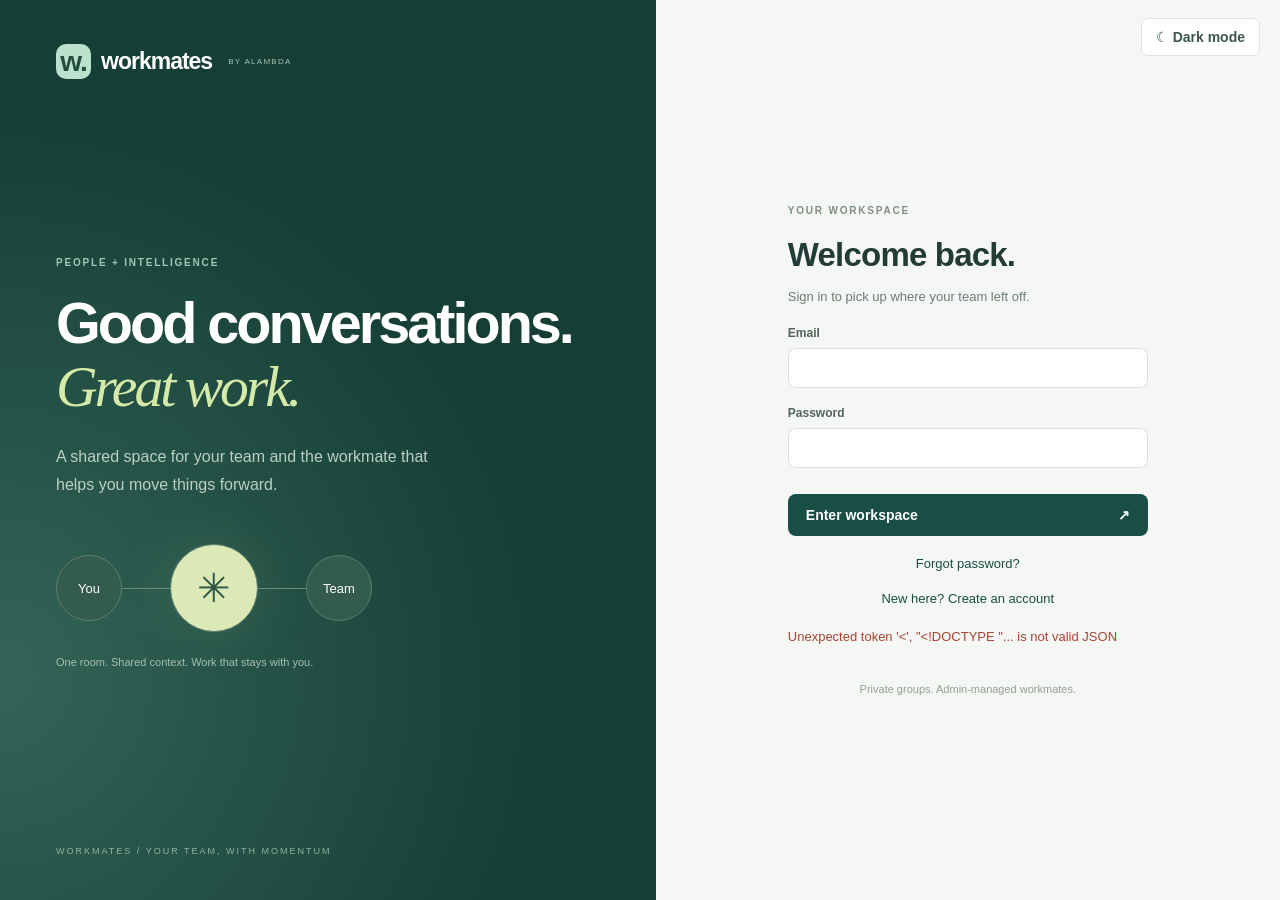
==== commit b5dbcc18: "Add public waiting list and email settings [skip render]" ====
--- a/static/index.html
+++ b/static/index.html
@@ -1,18 +1,18 @@
 <!doctype html>
-<html lang="en"><head><meta charset="utf-8"><meta name="viewport" content="width=device-width,initial-scale=1,viewport-fit=cover,interactive-widget=resizes-content"><meta name="theme-color" content="#143c36"><title>Workmates · A place to work together</title><link rel="stylesheet" href="/static/styles.css"><script src="/static/assets.js" defer></script><script src="/static/generation.js" defer></script><script src="/static/mobile.js" defer></script><script src="/static/social.js" defer></script><script src="/static/call_audio.js" defer></script><script src="/static/solo.js" defer></script><script src="/static/meeting.js" defer></script><script src="/static/dashboard.js" defer></script><script src="/static/call_files.js" defer></script><script src="/static/alerts.js" defer></script><script src="/static/app.js" defer></script></head>
+<html lang="en"><head><meta charset="utf-8"><meta name="viewport" content="width=device-width,initial-scale=1,viewport-fit=cover,interactive-widget=resizes-content"><meta name="theme-color" content="#143c36"><title>Workmates · A place to work together</title><link rel="stylesheet" href="/static/styles.css"><script src="/static/assets.js" defer></script><script src="/static/generation.js" defer></script><script src="/static/mobile.js" defer></script><script src="/static/social.js" defer></script><script src="/static/call_audio.js" defer></script><script src="/static/solo.js" defer></script><script src="/static/meeting.js" defer></script><script src="/static/dashboard.js" defer></script><script src="/static/call_files.js" defer></script><script src="/static/alerts.js" defer></script><script src="/static/growth.js" defer></script><script src="/static/app.js" defer></script></head>
 <body>
 <div id="toast" role="status" aria-live="polite" hidden></div>
 <section id="login" class="login-shell"><button type="button" data-theme-toggle class="login-theme secondary" aria-label="Toggle dark mode">☾ Dark mode</button>
  <div class="intro"><div class="brand"><span class="brandmark">w.</span> workmates<span class="tiny">BY ALAMBDA</span></div><div class="intro-copy"><span class="eyebrow">PEOPLE + INTELLIGENCE</span><h1>Good conversations.<br><em>Great work.</em></h1><p>A shared space for your team and the workmate that helps you move things forward.</p><div class="orbit"><span class="orb human">You</span><span class="connector"></span><span class="orb ai">✳</span><span class="connector"></span><span class="orb human">Team</span></div><div class="intro-bottom">One room. Shared context. Work that stays with you.</div></div><small>WORKMATES / YOUR TEAM, WITH MOMENTUM</small></div>
- <div class="login-side"><form id="login-form" class="auth-card"><span class="eyebrow">YOUR WORKSPACE</span><h2 id="auth-title">Welcome back.</h2><p id="auth-description">Sign in to pick up where your team left off.</p><label id="name-label" hidden>Your name<input name="name" autocomplete="name" maxlength="80"></label><label>Email<input name="email" type="email" autocomplete="username" required maxlength="254"></label><label>Password<input name="password" type="password" autocomplete="current-password" required maxlength="256"></label><p id="join-note" class="hint" hidden>New here? Choose a password with at least 14 characters. Already a member? Use your existing password.</p><button class="primary" id="sign-in">Enter workspace <span>↗</span></button><button type="button" id="signup-toggle" class="text-button signup-toggle">New here? Create an account</button><p id="auth-error" class="error" role="alert"></p><div class="auth-footer">Private groups. Admin-managed workmates.</div></form></div>
+ <div class="login-side"><form id="login-form" class="auth-card"><span class="eyebrow">YOUR WORKSPACE</span><h2 id="auth-title">Welcome back.</h2><p id="auth-description">Sign in to pick up where your team left off.</p><label id="name-label" hidden>Your name<input name="name" autocomplete="name" maxlength="80"></label><label>Email<input name="email" type="email" autocomplete="username" required maxlength="254"></label><label>Password<input name="password" type="password" autocomplete="current-password" required maxlength="256"></label><p id="join-note" class="hint" hidden>New here? Choose a password with at least 14 characters. Already a member? Use your existing password.</p><button class="primary" id="sign-in">Enter workspace <span>↗</span></button><button type="button" id="forgot-password" class="text-button signup-toggle">Forgot password?</button><button type="button" id="signup-toggle" class="text-button signup-toggle">New here? Create an account</button><p id="auth-error" class="error" role="alert"></p><div class="auth-footer">Private groups. Admin-managed workmates.</div></form></div>
 </section>
 <section id="dashboard" class="dashboard" aria-label="Workmates home" hidden>
-<div class="dash-shell"><header class="dash-header"><div class="brand"><span class="brandmark">w.</span> Workmates</div><div class="dash-header-actions"><div class="dash-theme" aria-label="Appearance"><button data-dash-theme="light" aria-label="Light mode">☀</button><button data-dash-theme="dark" aria-label="Dark mode">☾</button></div><button id="dashboard-alerts" class="dash-round" aria-label="Join alert settings">♬</button><button id="dashboard-notifications" class="dash-round" aria-label="Open notifications">♧</button><button id="dashboard-avatar" class="dash-avatar" aria-label="Your profile"></button></div></header>
+<div class="dash-shell"><header class="dash-header"><div class="brand"><span class="brandmark">w.</span> Workmates</div><div class="dash-header-actions"><div class="dash-theme" aria-label="Appearance"><button data-dash-theme="light" aria-label="Light mode">☀</button><button data-dash-theme="dark" aria-label="Dark mode">☾</button></div><button id="dashboard-email" class="dash-round" aria-label="Email and reminder settings">✉</button><button id="dashboard-alerts" class="dash-round" aria-label="Join alert settings">♬</button><button id="dashboard-notifications" class="dash-round" aria-label="Open notifications">♧</button><button id="dashboard-avatar" class="dash-avatar" aria-label="Your profile"></button></div></header>
 <nav class="dash-shortcuts" aria-label="Alambda quick access"><a href="https://alambda.com/" target="_blank" rel="noopener noreferrer"><span>↗</span><strong>Alambda.com</strong><small>Our home</small></a><a href="https://alambda.systems/agentspace/" target="_blank" rel="noopener noreferrer"><span>✉</span><strong>AgentSpace Mail</strong><small>Alambda.systems email</small></a><a href="https://api.alambda.com/feed/" target="_blank" rel="noopener noreferrer"><span>◈</span><strong>Alambda Feed</strong><small>Updates & activity</small></a></nav><form id="dashboard-form" class="dash-project"><span class="eyebrow">YOUR NEXT GREAT IDEA</span><h1>What are we building?</h1><div class="dash-idea-input"><textarea id="dashboard-idea" aria-label="Project idea" placeholder="Describe an idea. Bring the right people together." rows="3" maxlength="8000" required></textarea><button id="dashboard-dictate" type="button" aria-label="Dictate project idea" aria-pressed="false">🎙</button></div><div class="dash-team"><strong>Your team, together.</strong><label><input id="dashboard-invite" type="checkbox" checked> Choose people to invite next</label><p>Invite people by email or share a link after creating your group.</p></div><label class="dash-agent"><span class="dash-spark">✳</span><strong>REIGN <small>· AI workmate</small></strong><input id="dashboard-reign" type="checkbox" role="switch" checked aria-label="Enable REIGN in new project"></label><button id="dashboard-create" class="dash-create" type="submit">Create project group <span>→</span></button><p id="dashboard-error" class="error" role="alert"></p></form>
 <section class="dash-section"><div class="dash-section-title"><h2>Pick up where you left off</h2><button id="dashboard-all" class="text-button">See all →</button></div><div id="dashboard-recent" class="dash-recent"></div></section>
 <section class="dash-section"><div class="dash-section-title"><h2>Conversations</h2><div class="dash-filters"><button data-dash-filter="all" aria-pressed="true">All</button><button data-dash-filter="groups">Groups</button><button data-dash-filter="direct">Private</button></div></div><div id="dashboard-conversations"></div></section><footer class="dash-footer"><span>People + intelligence. Work that stays together.</span><button id="dashboard-signout" class="text-button">Sign out</button></footer></div></section>
 <div id="workspace" class="workspace" hidden>
- <button id="navigation-backdrop" class="navigation-backdrop" aria-label="Close navigation" hidden></button><aside class="sidebar" id="workspace-navigation" aria-label="Workspace navigation"><button id="close-navigation" class="icon-button mobile-only" aria-label="Close navigation">×</button><div class="brand"><span class="brandmark">w.</span> workmates</div><div class="workspace-label"><span class="workspace-icon">A</span><div>Alambda workspace<small id="role-label">Team workspace</small><small id="workspace-model"></small></div></div><button type="button" data-theme-toggle class="secondary">☾ Dark mode</button><button id="workspace-alerts" class="secondary">♬ Join alerts</button><button id="dashboard-home" class="secondary">⌂ Home</button><div class="nav-caption">YOUR GROUPS <button id="new-group" class="icon-button" aria-label="Create group">+</button></div><nav id="room-list" aria-label="Groups"></nav><div class="sidebar-note"><span>✳</span><strong>Your next teammate<br>is already in the room.</strong><p>Give your workmate a purpose.<br>Then get to work, together.</p></div><div class="profile"><span class="avatar" id="my-avatar">J</span><div><strong id="my-name"></strong><button id="password-button" class="text-button">Change password</button></div><button id="logout" class="icon-button" title="Sign out" aria-label="Sign out">↪</button></div></aside>
+ <button id="navigation-backdrop" class="navigation-backdrop" aria-label="Close navigation" hidden></button><aside class="sidebar" id="workspace-navigation" aria-label="Workspace navigation"><button id="close-navigation" class="icon-button mobile-only" aria-label="Close navigation">×</button><div class="brand"><span class="brandmark">w.</span> workmates</div><div class="workspace-label"><span class="workspace-icon">A</span><div>Alambda workspace<small id="role-label">Team workspace</small><small id="workspace-model"></small></div></div><button type="button" data-theme-toggle class="secondary">☾ Dark mode</button><button id="email-settings" class="secondary">✉ Email & reminders</button><button id="workspace-alerts" class="secondary">♬ Join alerts</button><button id="dashboard-home" class="secondary">⌂ Home</button><div class="nav-caption">YOUR GROUPS <button id="new-group" class="icon-button" aria-label="Create group">+</button></div><nav id="room-list" aria-label="Groups"></nav><div class="sidebar-note"><span>✳</span><strong>Your next teammate<br>is already in the room.</strong><p>Give your workmate a purpose.<br>Then get to work, together.</p></div><div class="profile"><span class="avatar" id="my-avatar">J</span><div><strong id="my-name"></strong><button id="password-button" class="text-button">Change password</button></div><button id="logout" class="icon-button" title="Sign out" aria-label="Sign out">↪</button></div></aside>
  <main class="main"><button id="notification-button" class="notification-bell" aria-label="Notifications">🔔<span id="notification-count"></span></button><div class="mobile-toolbar"><button id="navigation-toggle" class="icon-button" aria-label="Open navigation" aria-controls="workspace-navigation" aria-expanded="false">☰</button><strong id="mobile-room-title">Workmates</strong><button id="shared-work-button" class="secondary">Agent Drive</button></div><div id="empty-workspace" class="empty-workspace"><span class="large-spark">✳</span><span class="eyebrow">A LITTLE SPACE. A LOT OF POSSIBILITY.</span><h1>Bring your team together.</h1><p id="empty-description">Create your first group, invite your people, and give your workmate a job.</p><button id="first-group" class="primary">Create a group ↗</button></div>
  <section id="room-view" hidden><header class="room-header"><div><span class="eyebrow">SHARED WORKSPACE</span><h1 id="room-name"></h1><p id="room-description"></p></div><div class="header-actions"><button id="group-call-button" class="secondary">☎ Group walkthrough</button><button id="solo-button" class="secondary">☎ Call REIGN</button><button id="agent-drive-button" class="secondary">Agent Drive ↗</button><button id="background-button" class="secondary">◐ Background</button><span class="member-count" id="member-count"></span><button id="invite-button" class="secondary">Invite people +</button><button id="link-drive-button" class="secondary admin-only">Link Drive ↗</button><button id="configure-button" class="secondary room-manager">✳ Configure</button></div></header><div class="room-body"><section class="conversation"><div class="conversation-label"><strong>Conversation</strong><span id="agent-state" class="status-badge"></span></div><div id="messages" class="messages" aria-live="polite" aria-relevant="additions"></div><button type="button" id="jump-latest" class="jump-latest" hidden>↓ Latest messages</button><div id="run-state" class="run-state" role="status"></div><form id="message-form" class="composer"><div id="chat-call-entry" class="chat-call-entry"><button id="chat-call-button" type="button" class="chat-call-button"><span aria-hidden="true">☎</span><span><strong id="chat-call-label">Call with REIGN</strong><small id="chat-call-members"></small></span><span aria-hidden="true">♟</span></button><small>Start a group call in this chat · members receive a join alert</small></div><div id="voice-note-draft" hidden><audio controls preload="metadata"></audio><div><button type="button" id="send-voice-note" class="primary">Send voice note ↑</button><button type="button" id="discard-voice-note" class="secondary">Discard</button></div></div><p id="voice-note-status" class="hint" role="status"></p><div id="selected-assets" hidden></div><textarea id="message-input" placeholder="Message your group…" aria-label="Message" rows="3" maxlength="8000" required></textarea><div class="composer-bottom"><span id="composer-hint"></span><div class="composer-actions"><button type="button" class="voice-button" id="asset-picker-button">▧ Images</button><button type="button" class="voice-button" id="record-note-button" aria-pressed="false">◉ Voice note</button><button type="button" class="voice-button" id="voice-button" aria-label="Start voice dictation" aria-pressed="false">🎙 Dictate</button><button type="submit" class="send-button" id="send-button">Send ↑</button></div></div><p id="voice-status" class="hint" role="status" aria-live="polite"></p></form><div class="under-composer">A shared conversation, with work you can come back to.</div></section><aside class="work-panel"><div class="workmate-card"><div class="card-top"><span class="agent-avatar">✳</span><span class="eyebrow">YOUR WORKMATE</span></div><h2 id="agent-name"></h2><p id="agent-description"></p><div id="tool-chips" class="chips"></div><button id="toggle-agent" class="toggle-row room-manager"><span id="toggle-label">Workmate off</span><span id="switch" class="switch"></span></button><p id="api-status" class="hint"></p><div class="room-manager admin-controls"><h3 class="section-title">ADMIN CONTROLS</h3><label class="control-line"><span>Autopilot<small>Follow the discussion and help reach a resolution.</small></span><input id="autopilot-toggle" type="checkbox" role="switch"></label><button type="button" id="goal-button" class="text-button">Set group goal ↗</button><p id="goal-summary" class="hint"></p><h3 class="section-title">TOOLS</h3><button type="button" id="enable-tools" class="text-button">Enable all available tools</button><div id="tool-toggles"></div><p class="hint">Code execution and image generation may incur additional OpenAI charges. Drive tools use only folders connected to this group.</p><p class="hint">Autopilot combines message bursts and runs up to 30 times per hour. Call by name anytime. Pause anytime. AI and research use your OpenAI account.</p></div></div><div class="tabs" role="tablist"><button class="active" data-tab="work">Work</button><button data-tab="drive">Drive</button><button data-tab="people">People</button><button data-tab="activity">Activity</button></div><div id="work-content"></div></aside></div></section></main>
 </div>
--- a/static/styles.css
+++ b/static/styles.css
@@ -119,3 +119,5 @@
 
 .chat-call-entry{margin:0 0 12px}.chat-call-button{display:flex;align-items:center;justify-content:space-between;gap:14px;width:100%;padding:13px 20px;border:1px solid #2bd69b;border-radius:17px;background:linear-gradient(120deg,#00975b,#087747);color:#fff;box-shadow:0 5px 22px #04814e22;min-height:64px}.chat-call-button>span:first-child{font-size:28px}.chat-call-button>span:nth-child(2){flex:1;text-align:center}.chat-call-button>span:last-child{font-size:24px}.chat-call-button strong{display:block;color:#fff;font-size:17px}.chat-call-button small{display:block;color:#d7ffea;font-size:12px;margin-top:3px}.chat-call-entry>small{display:block;text-align:center;color:#608570;font-size:10px;margin-top:6px}.chat-call-button:hover{filter:brightness(1.08)}[data-dashboard-theme=dark] .chat-call-button strong{color:#fff}[data-dashboard-theme=dark] .chat-call-entry>small{color:#add4bd}[data-dashboard-theme=dark] .message:not(.agent) .body{background:#1b4230;color:#e9f8ed}[data-dashboard-theme=dark] .message:not(.agent) .body .formatted p{color:#e9f8ed}[data-dashboard-theme=dark] .voice-note{background:#123524;color:#d9f0df}
 @media(max-width:850px){.composer:has(.chat-call-entry:not([hidden])){padding:10px}.chat-call-button{min-height:58px;padding:10px 16px}.chat-call-button strong{font-size:16px}.chat-call-button small{font-size:11px}.chat-call-entry{margin-bottom:8px}.chat-call-entry>small{font-size:9px}.composer textarea{min-height:58px;max-height:18dvh}.composer-actions{display:flex;gap:5px;flex-wrap:wrap}.composer-actions button{min-height:44px;padding:9px 10px;font-size:11px}.composer-bottom{gap:6px;flex-wrap:wrap}.composer-hint{font-size:9px}.chat-call-button:focus-visible{outline:3px solid #71efb6;outline-offset:3px}}
+
+#email-settings{margin:8px 8px 0}#modal-body table{border-collapse:collapse;width:100%;font-size:12px}#modal-body th,#modal-body td{padding:10px;text-align:left;border-bottom:1px solid var(--line);vertical-align:top;overflow-wrap:anywhere}#modal-body .table-scroll{overflow:auto;margin-top:18px;max-height:55vh}#forgot-password{margin-bottom:0}.dash-header{flex-wrap:wrap}
